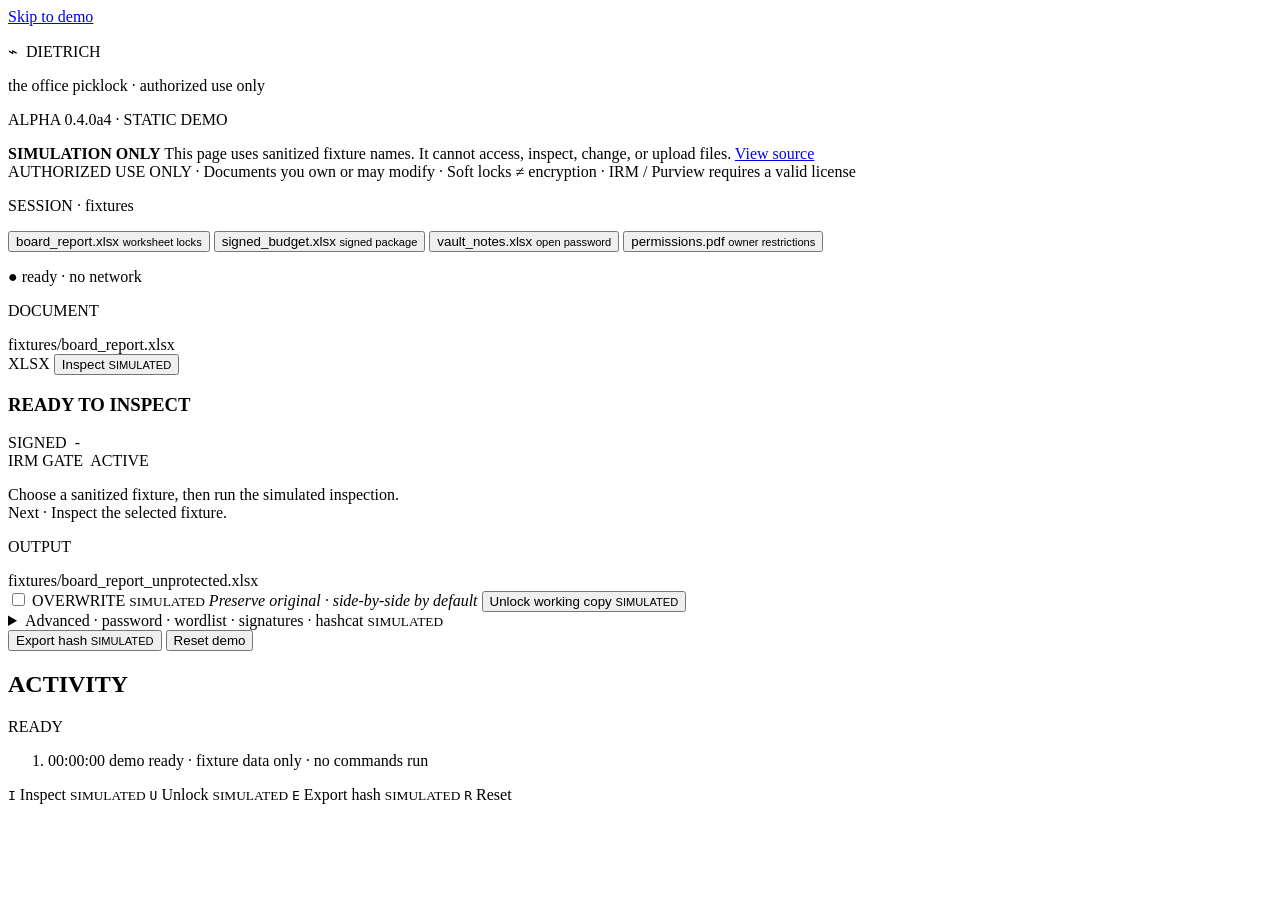
==== site/index.html @ 982a3c35 "Add static GitHub Pages demo" ====
<!doctype html>
<html lang="en">
  <head>
    <meta charset="utf-8">
    <meta name="viewport" content="width=device-width, initial-scale=1">
    <meta name="description" content="Static, non-operational demonstration of the Dietrich terminal interface.">
    <meta name="theme-color" content="#12161c">
    <title>Dietrich · static interface demo</title>
    <link rel="stylesheet" href="styles.css">
    <script src="script.js" defer></script>
  </head>
  <body>
    <a class="skip-link" href="#workbench">Skip to demo</a>
    <header class="brand-row">
      <div>
        <p class="brand-name">⌁&nbsp; DIETRICH</p>
        <p class="brand-subtitle">the office picklock · authorized use only</p>
      </div>
      <p class="brand-meta">ALPHA 0.4.0a4 · STATIC DEMO</p>
    </header>

    <aside class="demo-notice" aria-label="Simulation notice">
      <strong>SIMULATION ONLY</strong>
      <span>This page uses sanitized fixture names. It cannot access, inspect, change, or upload files.</span>
      <a href="https://github.com/sebastianspicker/dietrich">View source</a>
    </aside>

    <div class="authorized-plaque">
      AUTHORIZED USE ONLY · Documents you own or may modify · Soft locks ≠ encryption · IRM / Purview requires a valid license
    </div>

    <main class="workbench" id="workbench">
      <nav class="session-rail" aria-label="Sanitized demo fixtures">
        <p class="rail-heading">SESSION · fixtures</p>
        <div class="fixture-list" role="list">
          <button class="fixture is-selected" type="button" data-fixture="soft" aria-pressed="true">
            <span>board_report.xlsx</span>
            <small>worksheet locks</small>
          </button>
          <button class="fixture" type="button" data-fixture="signed" aria-pressed="false">
            <span>signed_budget.xlsx</span>
            <small>signed package</small>
          </button>
          <button class="fixture" type="button" data-fixture="encrypted" aria-pressed="false">
            <span>vault_notes.xlsx</span>
            <small>open password</small>
          </button>
          <button class="fixture" type="button" data-fixture="pdf" aria-pressed="false">
            <span>permissions.pdf</span>
            <small>owner restrictions</small>
          </button>
        </div>
        <p class="rail-foot"><span aria-hidden="true">●</span> ready · no network</p>
      </nav>

      <section class="main-column" aria-label="Dietrich click-through simulation">
        <p class="section-label">DOCUMENT</p>
        <div class="path-row">
          <div class="path-display" id="input-path">fixtures/board_report.xlsx</div>
          <span class="file-kind" id="file-kind">XLSX</span>
          <button class="action inspect-action" type="button" id="inspect">Inspect <small>SIMULATED</small></button>
        </div>

        <section class="dossier state-info" id="dossier" aria-live="polite" aria-atomic="true">
          <div class="dossier-header">
            <h1 id="dossier-heading">READY TO INSPECT</h1>
            <p id="dossier-meta">SIGNED&nbsp; -<br>IRM GATE&nbsp; ACTIVE</p>
          </div>
          <p id="dossier-body">Choose a sanitized fixture, then run the simulated inspection.<br>Next · Inspect the selected fixture.</p>
        </section>

        <p class="section-label">OUTPUT</p>
        <div class="output-row">
          <div class="path-display" id="output-path">fixtures/board_report_unprotected.xlsx</div>
          <label class="overwrite-control">
            <input type="checkbox" id="overwrite">
            <span>OVERWRITE <small>SIMULATED</small></span>
            <em>Preserve original · side-by-side by default</em>
          </label>
          <button class="action unlock-action" type="button" id="unlock">Unlock working copy <small>SIMULATED</small></button>
        </div>

        <div class="utility-row">
          <details class="advanced">
            <summary>Advanced · password · wordlist · signatures · hashcat <small>SIMULATED</small></summary>
            <div class="advanced-fields">
              <label>Password <input type="password" value="demo-only" aria-label="Simulated password"></label>
              <label><input type="checkbox" id="strip-signatures"> Strip signatures</label>
              <label><input type="checkbox"> Soft-only</label>
              <label><input type="checkbox"> Unlock VBA</label>
              <p>No values leave this page or invoke Dietrich.</p>
            </div>
          </details>
          <button class="action secondary-action" type="button" id="export">Export hash <small>SIMULATED</small></button>
          <button class="action secondary-action" type="button" id="reset">Reset demo</button>
        </div>

        <section class="activity-panel" aria-labelledby="activity-heading">
          <div class="activity-header">
            <h2 class="section-label" id="activity-heading">ACTIVITY</h2>
            <span id="session-state">READY</span>
          </div>
          <ol class="activity-log" id="activity-log" aria-live="polite">
            <li><time>00:00:00</time> demo ready · fixture data only · no commands run</li>
          </ol>
        </section>
      </section>
    </main>

    <footer class="key-footer" aria-label="Demo shortcuts">
      <span><kbd>I</kbd> Inspect <small>SIMULATED</small></span>
      <span><kbd>U</kbd> Unlock <small>SIMULATED</small></span>
      <span><kbd>E</kbd> Export hash <small>SIMULATED</small></span>
      <span><kbd>R</kbd> Reset</span>
    </footer>
  </body>
</html>
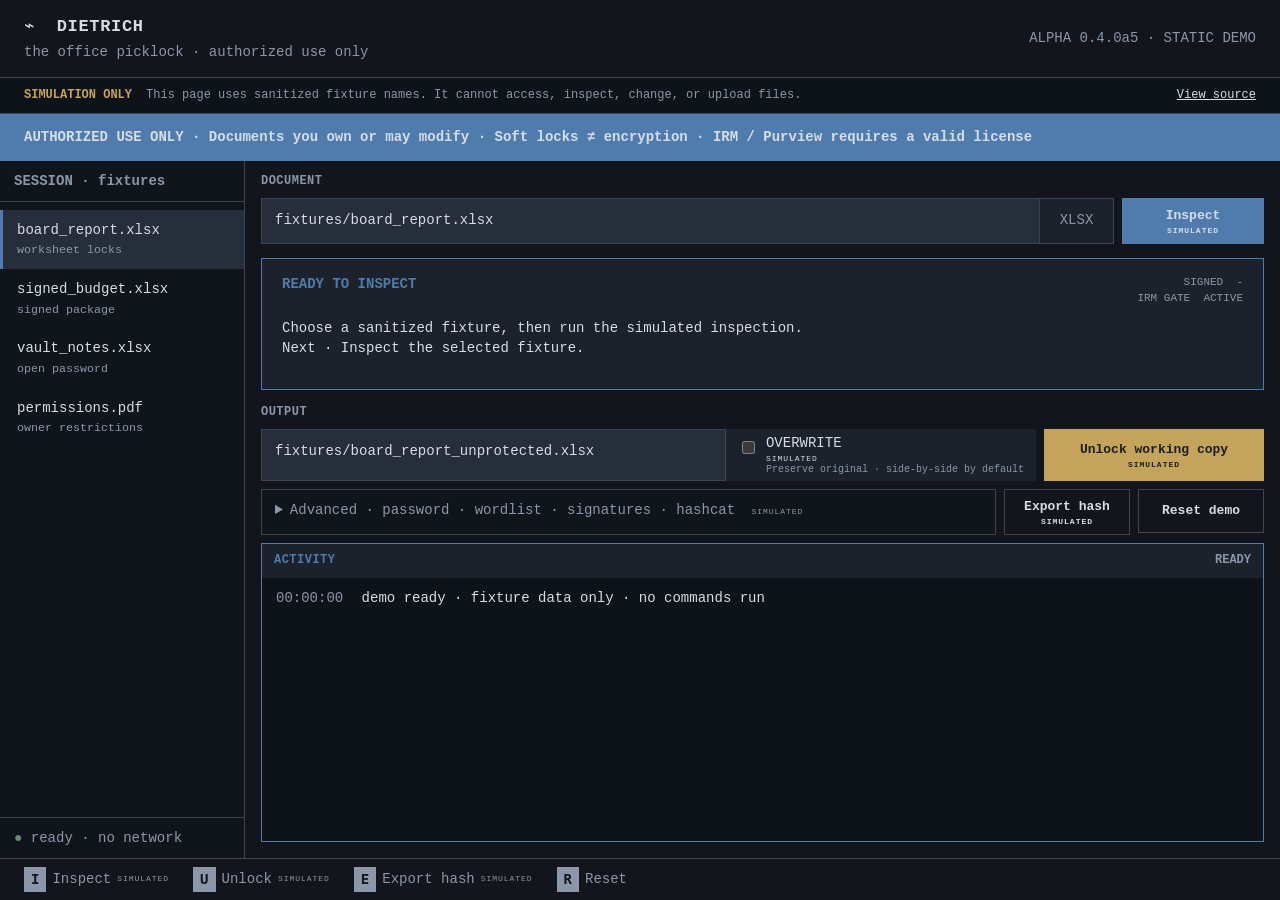
==== commit cc632920: "docs(architecture): document the application and safety boundaries" ====
--- a/site/index.html
+++ b/site/index.html
@@ -16,7 +16,7 @@
         <p class="brand-name">⌁&nbsp; DIETRICH</p>
         <p class="brand-subtitle">the office picklock · authorized use only</p>
       </div>
-      <p class="brand-meta">ALPHA 0.4.0a4 · STATIC DEMO</p>
+      <p class="brand-meta">ALPHA 0.4.0a5 · STATIC DEMO</p>
     </header>
 
     <aside class="demo-notice" aria-label="Simulation notice">
--- a/site/styles.css
+++ b/site/styles.css
@@ -0,0 +1,279 @@
+:root {
+  color-scheme: dark;
+  --night-slate: #12161c;
+  --bench-iron: #1b222c;
+  --drawer: #252e3a;
+  --cold-seam: #3a4656;
+  --paper-gray: #d7dde6;
+  --filing: #8b97a8;
+  --brass: #c4a35a;
+  --stamp: #4f7cac;
+  --oil: #5f8f6b;
+  --amber: #c9893a;
+  --seal: #b54a4a;
+  --deep: #0e1319;
+  font-family: "Fira Code", "SFMono-Regular", Consolas, "Liberation Mono", monospace;
+}
+
+* { box-sizing: border-box; }
+
+body {
+  min-width: 320px;
+  min-height: 100vh;
+  margin: 0;
+  display: grid;
+  grid-template-rows: auto auto auto 1fr auto;
+  background: var(--night-slate);
+  color: var(--paper-gray);
+  font-size: 14px;
+  line-height: 1.45;
+}
+
+button, input, summary { font: inherit; }
+button { color: inherit; }
+a { color: var(--paper-gray); }
+
+.brand-row > *,
+.demo-notice > *,
+.workbench > *,
+.path-row > *,
+.output-row > *,
+.utility-row > *,
+.key-footer > *,
+.authorized-plaque,
+.activity-log li {
+  min-width: 0;
+  overflow-wrap: anywhere;
+}
+
+.skip-link {
+  position: fixed;
+  top: 0;
+  left: 1rem;
+  z-index: 10;
+  padding: .6rem .9rem;
+  transform: translateY(-120%);
+  background: var(--brass);
+  color: #1a1f27;
+}
+.skip-link:focus { transform: translateY(0); }
+
+.brand-row {
+  min-height: 78px;
+  padding: 14px 24px;
+  display: flex;
+  align-items: center;
+  justify-content: space-between;
+  gap: 24px;
+  border-bottom: 1px solid var(--cold-seam);
+}
+.brand-row p { margin: 0; }
+.brand-name { font-size: 17px; font-weight: 700; letter-spacing: .04em; }
+.brand-subtitle, .brand-meta { color: var(--filing); }
+.brand-subtitle { margin-top: 3px !important; }
+.brand-meta { text-align: right; }
+
+.demo-notice {
+  padding: 9px 24px;
+  display: flex;
+  align-items: center;
+  gap: 14px;
+  background: var(--deep);
+  border-bottom: 1px solid var(--cold-seam);
+  color: var(--filing);
+  font-size: 12px;
+}
+.demo-notice strong { color: var(--brass); }
+.demo-notice span { min-width: 0; overflow-wrap: anywhere; }
+.demo-notice a { margin-left: auto; }
+
+.authorized-plaque {
+  padding: 13px 24px;
+  background: var(--stamp);
+  color: var(--paper-gray);
+  font-weight: 700;
+}
+
+.workbench {
+  min-height: 0;
+  display: grid;
+  grid-template-columns: 245px minmax(0, 1fr);
+}
+
+.session-rail {
+  min-height: 0;
+  display: grid;
+  grid-template-rows: auto 1fr auto;
+  background: #10151c;
+  border-right: 1px solid var(--cold-seam);
+}
+.rail-heading, .rail-foot { margin: 0; padding: 10px 14px; color: var(--filing); }
+.rail-heading { font-weight: 700; border-bottom: 1px solid var(--cold-seam); }
+.rail-foot { border-top: 1px solid var(--cold-seam); }
+.rail-foot span { color: var(--oil); }
+.fixture-list { padding: 8px 0; }
+.fixture {
+  min-width: 0;
+  width: 100%;
+  padding: 10px 14px;
+  display: block;
+  border: 0;
+  border-left: 3px solid transparent;
+  background: transparent;
+  text-align: left;
+  cursor: pointer;
+}
+.fixture span, .fixture small { display: block; overflow: hidden; text-overflow: ellipsis; }
+.fixture small { margin-top: 2px; color: var(--filing); }
+.fixture:hover { background: var(--bench-iron); }
+.fixture.is-selected { border-left-color: var(--stamp); background: var(--drawer); }
+
+.main-column {
+  min-width: 0;
+  padding: 12px 16px 16px;
+  display: flex;
+  flex-direction: column;
+  gap: 8px;
+}
+.section-label { margin: 0; color: var(--filing); font-size: 12px; font-weight: 700; letter-spacing: .04em; }
+
+.path-row, .output-row { display: grid; grid-template-columns: minmax(0, 1fr) auto auto; align-items: stretch; gap: 0; }
+.path-display {
+  min-width: 0;
+  min-height: 44px;
+  padding: 11px 13px;
+  overflow: hidden;
+  border: 1px solid var(--cold-seam);
+  background: var(--drawer);
+  color: var(--paper-gray);
+  text-overflow: ellipsis;
+  white-space: nowrap;
+}
+.file-kind {
+  min-width: 74px;
+  padding: 11px 13px;
+  border-block: 1px solid var(--cold-seam);
+  border-right: 1px solid var(--cold-seam);
+  background: var(--bench-iron);
+  color: var(--filing);
+  text-align: center;
+}
+.action {
+  min-height: 44px;
+  margin-left: 8px;
+  padding: 8px 14px;
+  border: 1px solid var(--cold-seam);
+  background: var(--night-slate);
+  cursor: pointer;
+  font-size: 13px;
+  font-weight: 700;
+}
+.action small, summary small, .overwrite-control small, .key-footer small {
+  display: block;
+  margin-top: 1px;
+  font-size: 8px;
+  line-height: 1;
+  letter-spacing: .12em;
+}
+.inspect-action { min-width: 142px; border-color: var(--stamp); background: var(--stamp); }
+.unlock-action { min-width: 220px; border-color: var(--brass); background: var(--brass); color: #1a1f27; }
+.action:hover { filter: brightness(1.12); }
+
+button:focus-visible, input:focus-visible, summary:focus-visible, a:focus-visible {
+  outline: 2px solid var(--brass);
+  outline-offset: 2px;
+}
+
+.dossier {
+  min-height: 132px;
+  margin: 6px 0;
+  padding: 16px 20px;
+  border: 1px solid var(--stamp);
+  background: var(--bench-iron);
+}
+.dossier-header { display: flex; justify-content: space-between; gap: 20px; }
+.dossier h1 { margin: 0; color: var(--stamp); font-size: 14px; line-height: 1.4; }
+.dossier p { margin: 11px 0 0; }
+.dossier #dossier-meta { margin: 0; color: var(--filing); font-size: 11px; text-align: right; }
+.dossier.state-ok { border-color: var(--brass); }
+.dossier.state-ok h1 { color: var(--brass); }
+.dossier.state-warning { border-color: var(--amber); }
+.dossier.state-warning h1 { color: var(--amber); }
+.dossier.state-error { border-color: var(--seal); }
+.dossier.state-error h1 { color: var(--seal); }
+
+.overwrite-control {
+  min-width: 285px;
+  padding: 4px 12px;
+  display: grid;
+  grid-template-columns: auto 1fr;
+  align-items: center;
+  gap: 0 8px;
+  background: var(--bench-iron);
+  cursor: pointer;
+}
+.overwrite-control input { accent-color: var(--brass); }
+.overwrite-control em { grid-column: 2; color: var(--filing); font-size: 10px; font-style: normal; }
+
+.utility-row { display: grid; grid-template-columns: minmax(260px, 1fr) auto auto; align-items: start; gap: 8px; }
+.advanced { border: 1px solid var(--cold-seam); background: #10151c; }
+.advanced summary { min-height: 44px; padding: 10px 13px; color: var(--filing); cursor: pointer; }
+.advanced summary small { display: inline; margin-left: 8px; }
+.advanced-fields { padding: 12px; display: grid; gap: 9px; border-top: 1px solid var(--cold-seam); background: var(--bench-iron); }
+.advanced-fields label { display: flex; align-items: center; gap: 8px; }
+.advanced-fields input[type="password"] { flex: 1; padding: 5px 8px; border: 1px solid var(--cold-seam); background: var(--drawer); color: var(--paper-gray); }
+.advanced-fields p { margin: 3px 0 0; color: var(--filing); font-size: 11px; }
+.secondary-action { margin: 0; min-width: 126px; }
+
+.activity-panel { min-height: 150px; flex: 1; border: 1px solid var(--stamp); background: var(--deep); }
+.activity-header { padding: 8px 12px; display: flex; justify-content: space-between; background: var(--bench-iron); }
+.activity-header .section-label { color: var(--stamp); }
+#session-state { color: var(--filing); font-size: 12px; font-weight: 700; }
+.activity-log { margin: 0; padding: 10px 14px; list-style: none; }
+.activity-log li { margin: 0 0 5px; }
+.activity-log time { margin-right: 10px; color: var(--filing); }
+
+.key-footer { min-height: 42px; padding: 8px 24px; display: flex; align-items: center; gap: 24px; border-top: 1px solid var(--cold-seam); color: var(--filing); }
+.key-footer span { display: flex; align-items: center; gap: 6px; }
+.key-footer small { display: inline; margin: 0; }
+kbd { padding: 2px 7px; border: 0; background: var(--filing); color: var(--night-slate); font-weight: 700; }
+
+@media (max-width: 980px) {
+  .workbench { grid-template-columns: 1fr; }
+  .session-rail { display: block; border-right: 0; border-bottom: 1px solid var(--cold-seam); }
+  .fixture-list { display: grid; grid-template-columns: repeat(4, minmax(0, 1fr)); padding: 0; }
+  .fixture { min-height: 62px; border-left: 0; border-bottom: 3px solid transparent; }
+  .fixture.is-selected { border-bottom-color: var(--stamp); }
+  .rail-foot { display: none; }
+  .path-row, .output-row { grid-template-columns: minmax(0, 1fr) auto; }
+  .path-row .action, .output-row .action { grid-column: 1 / -1; margin: 8px 0 0; }
+  .overwrite-control { min-width: 0; }
+}
+
+@media (max-width: 650px) {
+  body { font-size: 12px; }
+  .brand-row { min-height: 64px; padding: 10px 14px; }
+  .brand-meta, .brand-subtitle { display: none; }
+  .demo-notice { padding: 9px 14px; align-items: flex-start; flex-wrap: wrap; }
+  .demo-notice span { flex: 1 1 100%; }
+  .demo-notice a { margin-left: 0; }
+  .authorized-plaque { padding: 10px 14px; font-size: 10px; }
+  .fixture-list { grid-template-columns: repeat(2, minmax(0, 1fr)); }
+  .main-column { padding: 10px; }
+  .file-kind { min-width: 58px; }
+  .dossier { min-height: 150px; padding: 13px; }
+  .dossier-header { display: block; }
+  .dossier #dossier-meta { margin-top: 8px; text-align: left; }
+  .output-row { grid-template-columns: 1fr; }
+  .overwrite-control { margin-top: 8px; min-height: 48px; }
+  .utility-row { grid-template-columns: 1fr 1fr; }
+  .advanced { grid-column: 1 / -1; }
+  .secondary-action { min-width: 0; }
+  .key-footer { padding: 8px 10px; justify-content: space-between; gap: 8px; }
+  .key-footer { flex-wrap: wrap; }
+  .key-footer small { display: none; }
+}
+
+@media (prefers-reduced-motion: no-preference) {
+  .fixture, .action { transition: background-color 120ms ease, filter 120ms ease; }
+}
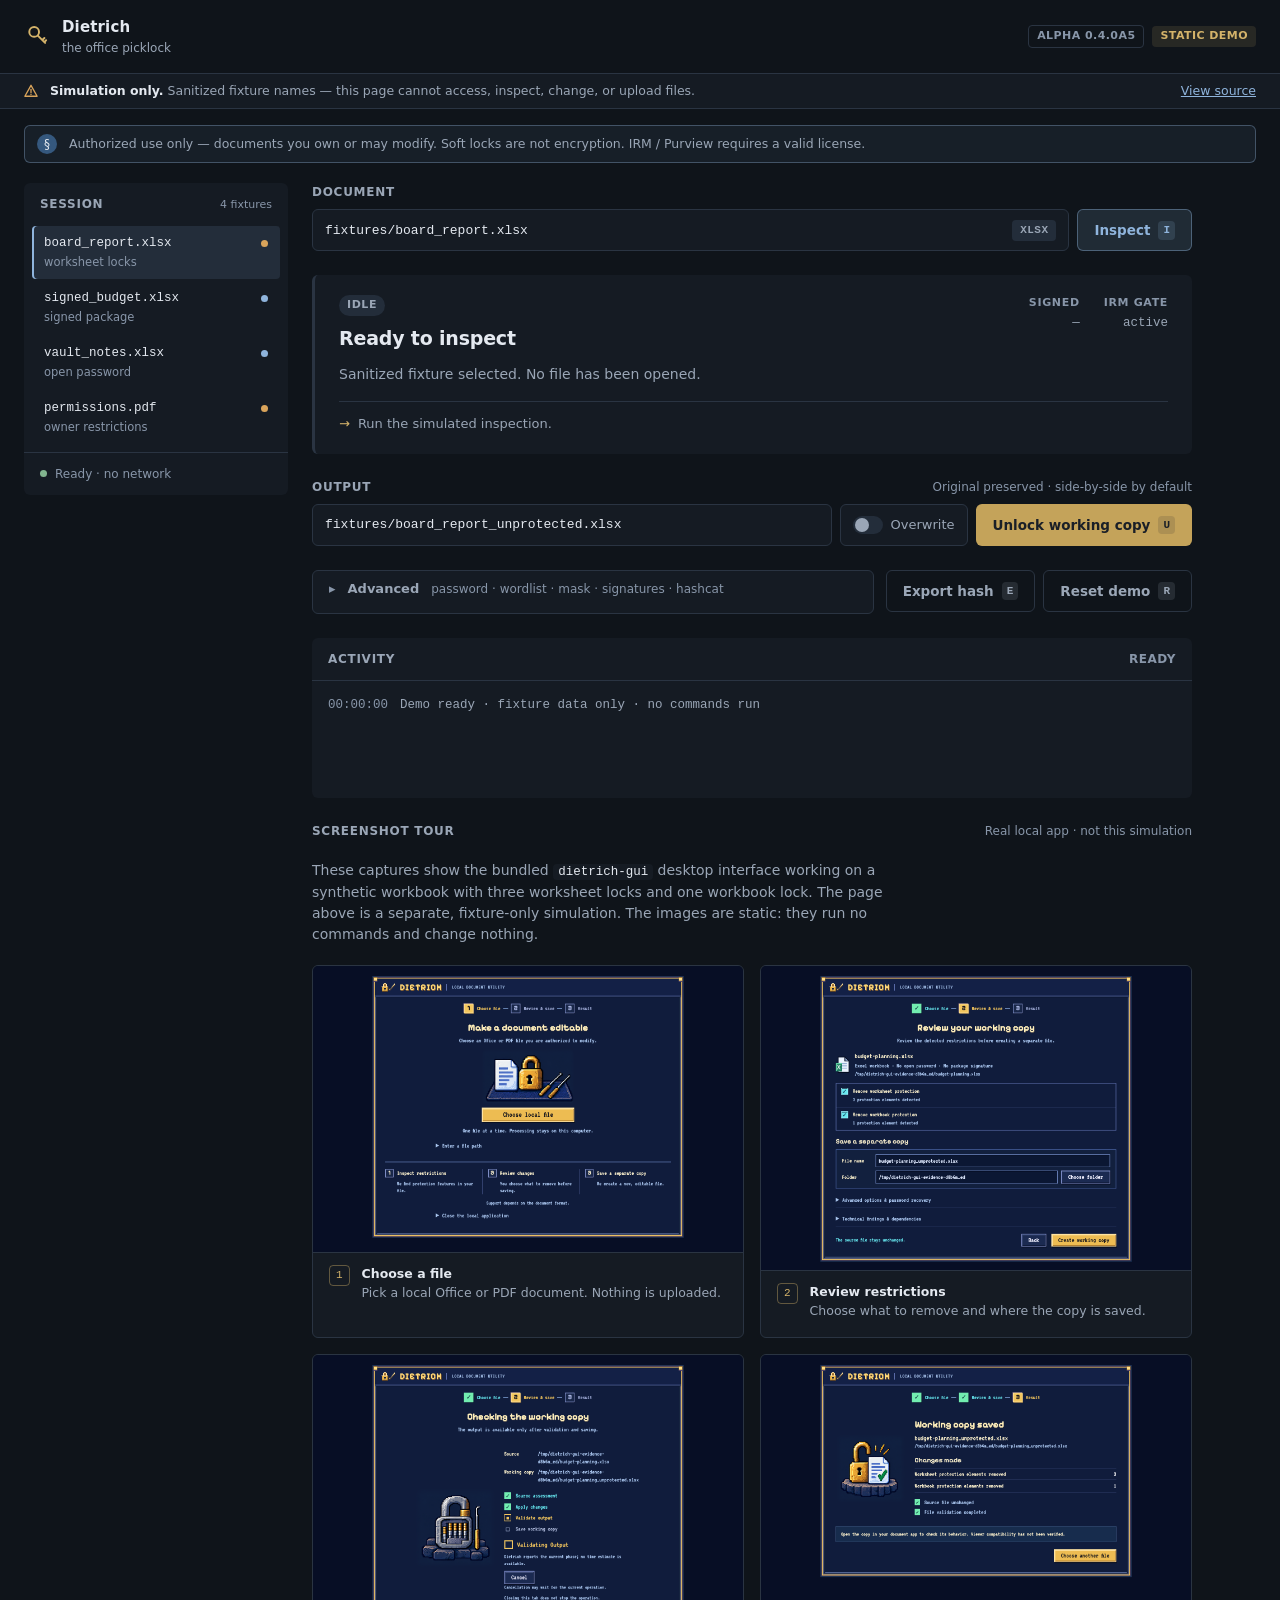
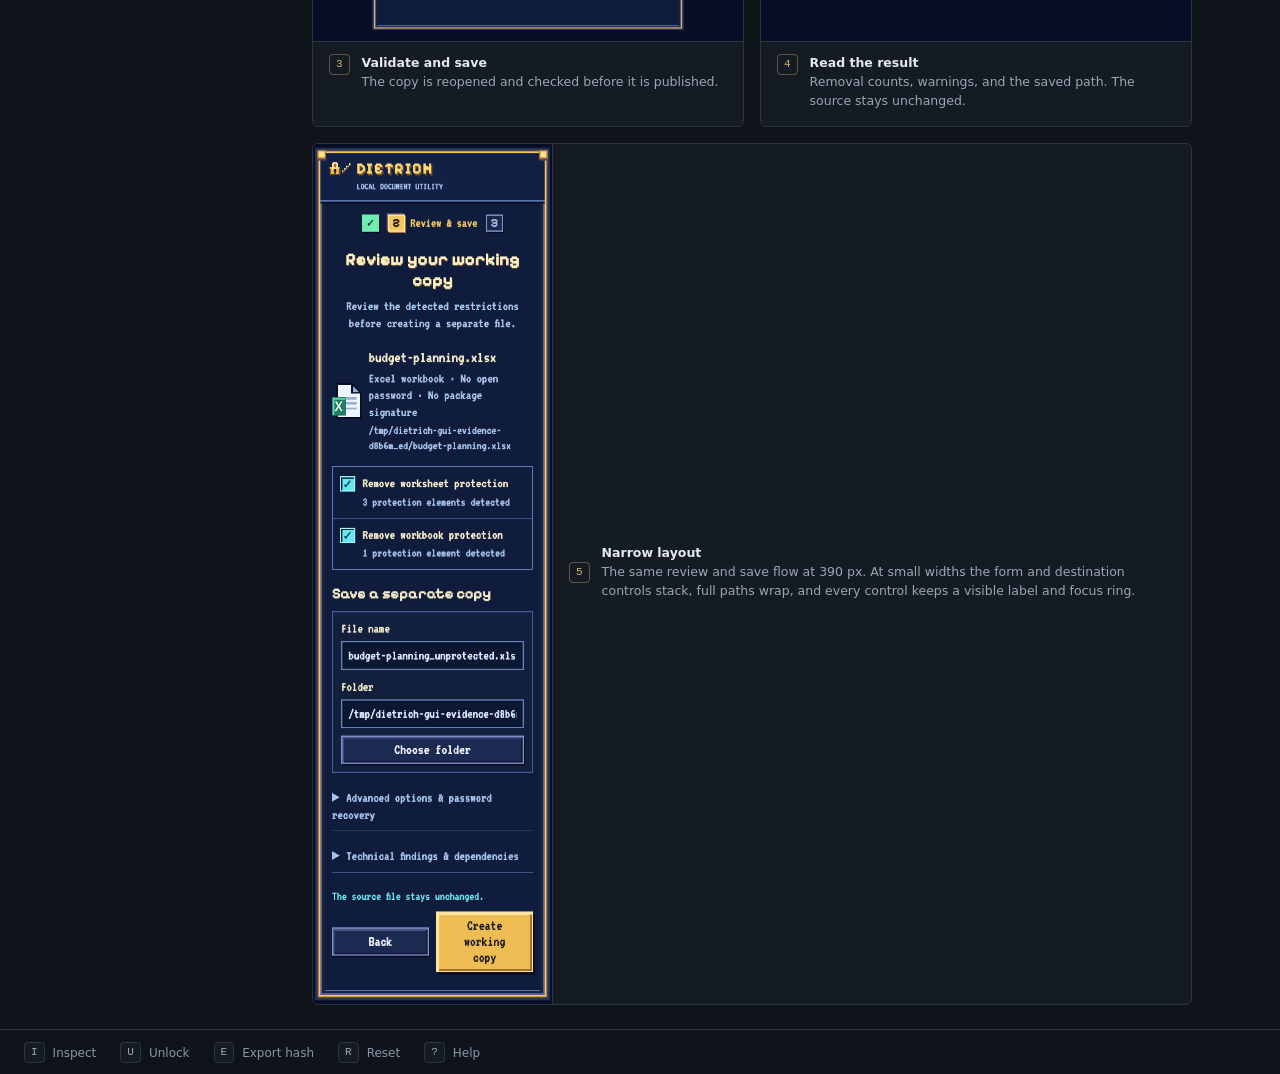
==== commit 8042d292: "Complete the local GUI and document workflow Adds the authenticated local graphical workbench with c" ====
--- a/site/index.html
+++ b/site/index.html
@@ -3,115 +3,283 @@
   <head>
     <meta charset="utf-8">
     <meta name="viewport" content="width=device-width, initial-scale=1">
-    <meta name="description" content="Static, non-operational demonstration of the Dietrich terminal interface.">
-    <meta name="theme-color" content="#12161c">
-    <title>Dietrich · static interface demo</title>
+    <meta name="description" content="Static, fixture-only Instrument Workbench demonstration of the Dietrich terminal interface.">
+    <meta name="theme-color" content="#0f141a">
+    <title>Dietrich · Instrument Workbench demo</title>
     <link rel="stylesheet" href="styles.css">
     <script src="script.js" defer></script>
   </head>
   <body>
     <a class="skip-link" href="#workbench">Skip to demo</a>
-    <header class="brand-row">
-      <div>
-        <p class="brand-name">⌁&nbsp; DIETRICH</p>
-        <p class="brand-subtitle">the office picklock · authorized use only</p>
+
+    <header class="topbar">
+      <div class="brand">
+        <svg class="brand-mark" viewBox="0 0 32 32" aria-hidden="true">
+          <circle cx="12.5" cy="11" r="6" fill="none" stroke="currentColor" stroke-width="2.4"/>
+          <path d="M17 15.5 L26 24.5 M22.5 21 l2.6 -2.6 M25 23.5 l2.2 -2.2" fill="none" stroke="currentColor" stroke-width="2.4" stroke-linecap="round"/>
+        </svg>
+        <div class="brand-text">
+          <span class="brand-name">Dietrich</span>
+          <span class="brand-tagline">the office picklock</span>
+        </div>
       </div>
-      <p class="brand-meta">ALPHA 0.4.0a5 · STATIC DEMO</p>
+      <div class="topbar-meta">
+        <span class="chip chip--quiet">ALPHA 0.4.0a5</span>
+        <span class="chip chip--demo">Static demo</span>
+      </div>
     </header>
 
-    <aside class="demo-notice" aria-label="Simulation notice">
-      <strong>SIMULATION ONLY</strong>
-      <span>This page uses sanitized fixture names. It cannot access, inspect, change, or upload files.</span>
-      <a href="https://github.com/sebastianspicker/dietrich">View source</a>
-    </aside>
-
-    <div class="authorized-plaque">
-      AUTHORIZED USE ONLY · Documents you own or may modify · Soft locks ≠ encryption · IRM / Purview requires a valid license
+    <div class="notice" role="note" aria-label="Simulation notice">
+      <svg class="notice-icon" viewBox="0 0 16 16" aria-hidden="true">
+        <path d="M8 1.5 15 14 H1 Z" fill="none" stroke="currentColor" stroke-width="1.5" stroke-linejoin="round"/>
+        <path d="M8 6.2v3.4" stroke="currentColor" stroke-width="1.5" stroke-linecap="round"/>
+        <circle cx="8" cy="11.8" r="0.9" fill="currentColor"/>
+      </svg>
+      <p><strong>Simulation only.</strong> Sanitized fixture names — this page cannot access, inspect, change, or upload files.</p>
+      <a class="notice-link" href="https://github.com/sebastianspicker/dietrich">View source</a>
     </div>
 
+    <div class="plaque" role="note" aria-label="Authorized use">
+      <span class="plaque-seal" aria-hidden="true">§</span>
+      <p>Authorized use only — documents you own or may modify. Soft locks are not encryption. IRM&nbsp;/&nbsp;Purview requires a valid license.</p>
+    </div>
+
     <main class="workbench" id="workbench">
-      <nav class="session-rail" aria-label="Sanitized demo fixtures">
-        <p class="rail-heading">SESSION · fixtures</p>
-        <div class="fixture-list" role="list">
-          <button class="fixture is-selected" type="button" data-fixture="soft" aria-pressed="true">
-            <span>board_report.xlsx</span>
-            <small>worksheet locks</small>
-          </button>
-          <button class="fixture" type="button" data-fixture="signed" aria-pressed="false">
-            <span>signed_budget.xlsx</span>
-            <small>signed package</small>
-          </button>
-          <button class="fixture" type="button" data-fixture="encrypted" aria-pressed="false">
-            <span>vault_notes.xlsx</span>
-            <small>open password</small>
-          </button>
-          <button class="fixture" type="button" data-fixture="pdf" aria-pressed="false">
-            <span>permissions.pdf</span>
-            <small>owner restrictions</small>
-          </button>
-        </div>
-        <p class="rail-foot"><span aria-hidden="true">●</span> ready · no network</p>
+      <nav class="rail" aria-label="Sanitized demo fixtures">
+        <div class="rail-head">
+          <h2 class="rail-title">Session</h2>
+          <span class="rail-count" id="rail-count">4 fixtures</span>
+        </div>
+        <div class="fixture-list" role="group" aria-label="Fixtures" id="fixture-list"></div>
+        <div class="rail-foot">
+          <span class="dot dot--ok" aria-hidden="true"></span>
+          <span id="rail-status">Ready · no network</span>
+        </div>
       </nav>
 
-      <section class="main-column" aria-label="Dietrich click-through simulation">
-        <p class="section-label">DOCUMENT</p>
-        <div class="path-row">
-          <div class="path-display" id="input-path">fixtures/board_report.xlsx</div>
-          <span class="file-kind" id="file-kind">XLSX</span>
-          <button class="action inspect-action" type="button" id="inspect">Inspect <small>SIMULATED</small></button>
-        </div>
-
-        <section class="dossier state-info" id="dossier" aria-live="polite" aria-atomic="true">
-          <div class="dossier-header">
-            <h1 id="dossier-heading">READY TO INSPECT</h1>
-            <p id="dossier-meta">SIGNED&nbsp; -<br>IRM GATE&nbsp; ACTIVE</p>
-          </div>
-          <p id="dossier-body">Choose a sanitized fixture, then run the simulated inspection.<br>Next · Inspect the selected fixture.</p>
-        </section>
-
-        <p class="section-label">OUTPUT</p>
-        <div class="output-row">
-          <div class="path-display" id="output-path">fixtures/board_report_unprotected.xlsx</div>
-          <label class="overwrite-control">
-            <input type="checkbox" id="overwrite">
-            <span>OVERWRITE <small>SIMULATED</small></span>
-            <em>Preserve original · side-by-side by default</em>
-          </label>
-          <button class="action unlock-action" type="button" id="unlock">Unlock working copy <small>SIMULATED</small></button>
-        </div>
-
-        <div class="utility-row">
-          <details class="advanced">
-            <summary>Advanced · password · wordlist · signatures · hashcat <small>SIMULATED</small></summary>
-            <div class="advanced-fields">
-              <label>Password <input type="password" value="demo-only" aria-label="Simulated password"></label>
-              <label><input type="checkbox" id="strip-signatures"> Strip signatures</label>
-              <label><input type="checkbox"> Soft-only</label>
-              <label><input type="checkbox"> Unlock VBA</label>
-              <p>No values leave this page or invoke Dietrich.</p>
+      <section class="bench" aria-label="Dietrich click-through simulation">
+
+        <section class="block" aria-labelledby="doc-label">
+          <div class="block-head">
+            <h2 class="block-label" id="doc-label">Document</h2>
+          </div>
+          <div class="intake">
+            <div class="path-field">
+              <span class="path-value" id="input-path">fixtures/board_report.xlsx</span>
+              <span class="chip chip--format" id="file-kind">XLSX</span>
+            </div>
+            <button class="btn btn--signal" type="button" id="inspect">
+              Inspect
+              <kbd>I</kbd>
+            </button>
+          </div>
+        </section>
+
+        <section class="dossier" id="dossier" aria-live="polite" aria-atomic="true" data-state="idle">
+          <div class="dossier-head">
+            <div class="dossier-titles">
+              <span class="status-pill" id="status-pill">Idle</span>
+              <h1 class="dossier-heading" id="dossier-heading">Ready to inspect</h1>
+            </div>
+            <dl class="dossier-meta">
+              <div><dt>Signed</dt><dd id="meta-signed">—</dd></div>
+              <div><dt>IRM gate</dt><dd id="meta-irm">active</dd></div>
+            </dl>
+          </div>
+          <p class="dossier-lede" id="dossier-lede">Choose a sanitized fixture, then run the simulated inspection.</p>
+          <dl class="findings" id="findings" hidden></dl>
+          <p class="next-step" id="next-step">
+            <span class="next-step-marker" aria-hidden="true">→</span>
+            <span id="next-step-text">Inspect the selected fixture.</span>
+          </p>
+        </section>
+
+        <section class="block" aria-labelledby="out-label">
+          <div class="block-head">
+            <h2 class="block-label" id="out-label">Output</h2>
+            <span class="block-hint">Original preserved · side-by-side by default</span>
+          </div>
+          <div class="intake">
+            <div class="path-field path-field--output">
+              <span class="path-value" id="output-path">fixtures/board_report_unprotected.xlsx</span>
+            </div>
+            <label class="switch">
+              <input type="checkbox" id="overwrite">
+              <span class="switch-track" aria-hidden="true"></span>
+              <span class="switch-label">Overwrite</span>
+            </label>
+            <button class="btn btn--primary" type="button" id="unlock">
+              Unlock working copy
+              <kbd>U</kbd>
+            </button>
+          </div>
+        </section>
+
+        <div class="utility">
+          <details class="advanced" id="advanced">
+            <summary>
+              <span>Advanced</span>
+              <span class="advanced-hint">password · wordlist · mask · signatures · hashcat</span>
+            </summary>
+            <div class="advanced-grid">
+              <label class="field">
+                <span class="field-label">Password</span>
+                <input class="field-input" type="password" value="demo-only" aria-label="Simulated password">
+              </label>
+              <label class="field">
+                <span class="field-label">Wordlist</span>
+                <input class="field-input" type="text" placeholder="passwords.txt" aria-label="Simulated wordlist path">
+              </label>
+              <label class="field">
+                <span class="field-label">Mask</span>
+                <input class="field-input" type="text" placeholder="Office-?d?d?d?d" aria-label="Simulated mask">
+              </label>
+              <fieldset class="flags">
+                <legend class="field-label">Flags</legend>
+                <label class="check"><input type="checkbox" id="strip-signatures"><span>Strip signatures</span></label>
+                <label class="check"><input type="checkbox"><span>Soft-only</span></label>
+                <label class="check"><input type="checkbox"><span>Unlock VBA</span></label>
+                <label class="check"><input type="checkbox"><span>Use hashcat</span></label>
+              </fieldset>
+              <p class="advanced-note">No values leave this page or invoke Dietrich.</p>
             </div>
           </details>
-          <button class="action secondary-action" type="button" id="export">Export hash <small>SIMULATED</small></button>
-          <button class="action secondary-action" type="button" id="reset">Reset demo</button>
-        </div>
-
-        <section class="activity-panel" aria-labelledby="activity-heading">
-          <div class="activity-header">
-            <h2 class="section-label" id="activity-heading">ACTIVITY</h2>
-            <span id="session-state">READY</span>
-          </div>
-          <ol class="activity-log" id="activity-log" aria-live="polite">
-            <li><time>00:00:00</time> demo ready · fixture data only · no commands run</li>
+          <div class="utility-actions">
+            <button class="btn btn--ghost" type="button" id="export">Export hash <kbd>E</kbd></button>
+            <button class="btn btn--ghost" type="button" id="reset">Reset demo <kbd>R</kbd></button>
+          </div>
+        </div>
+
+        <section class="activity" aria-labelledby="activity-heading">
+          <div class="activity-head">
+            <h2 class="block-label" id="activity-heading">Activity</h2>
+            <span class="session-state" id="session-state">Ready</span>
+          </div>
+          <ol class="log" id="activity-log" aria-live="polite">
+            <li class="log-entry log-entry--muted"><time>00:00:00</time><span>Demo ready · fixture data only · no commands run</span></li>
           </ol>
         </section>
+
+        <section class="tour" aria-labelledby="tour-heading">
+          <div class="block-head">
+            <h2 class="block-label" id="tour-heading">Screenshot tour</h2>
+            <span class="block-hint">Real local app · not this simulation</span>
+          </div>
+          <p class="tour-lede">
+            These captures show the bundled <code>dietrich-gui</code> desktop interface working on a
+            synthetic workbook with three worksheet locks and one workbook lock. The page above is a
+            separate, fixture-only simulation. The images are static: they run no commands and change
+            nothing.
+          </p>
+          <ol class="tour-grid">
+            <li class="tour-step">
+              <figure class="tour-shot">
+                <img
+                  src="screenshots/01-choose.png"
+                  width="1536"
+                  height="1024"
+                  decoding="async"
+                  alt="Dietrich graphical interface, step 1, Make a document editable: pixel-art brass padlock and lockpicks beside a document, a Choose local file button, and an Enter a file path option, with a note that processing stays on this computer.">
+                <figcaption class="tour-caption">
+                  <span class="tour-index" aria-hidden="true">1</span>
+                  <span class="tour-text"><strong>Choose a file</strong>Pick a local Office or PDF document. Nothing is uploaded.</span>
+                </figcaption>
+              </figure>
+            </li>
+            <li class="tour-step">
+              <figure class="tour-shot">
+                <img
+                  src="screenshots/02-review.png"
+                  width="1536"
+                  height="1088"
+                  decoding="async"
+                  alt="Dietrich graphical interface, step 2, Review your working copy: budget-planning.xlsx with no open password or package signature, checkboxes for removing three worksheet and one workbook protection element, and an output file name and folder field.">
+                <figcaption class="tour-caption">
+                  <span class="tour-index" aria-hidden="true">2</span>
+                  <span class="tour-text"><strong>Review restrictions</strong>Choose what to remove and where the copy is saved.</span>
+                </figcaption>
+              </figure>
+            </li>
+            <li class="tour-step">
+              <figure class="tour-shot">
+                <img
+                  src="screenshots/03-processing.png"
+                  width="1536"
+                  height="1024"
+                  decoding="async"
+                  alt="Dietrich graphical interface, step 3, Checking the working copy: a checklist shows source assessment and apply changes complete, validate output in progress, and save working copy pending, with a Cancel button.">
+                <figcaption class="tour-caption">
+                  <span class="tour-index" aria-hidden="true">3</span>
+                  <span class="tour-text"><strong>Validate and save</strong>The copy is reopened and checked before it is published.</span>
+                </figcaption>
+              </figure>
+            </li>
+            <li class="tour-step">
+              <figure class="tour-shot">
+                <img
+                  src="screenshots/04-result.png"
+                  width="1536"
+                  height="1024"
+                  decoding="async"
+                  alt="Dietrich graphical interface, step 4, Working copy saved: budget-planning_unprotected.xlsx, with three worksheet and one workbook protection element removed, the source file unchanged, and file validation completed.">
+                <figcaption class="tour-caption">
+                  <span class="tour-index" aria-hidden="true">4</span>
+                  <span class="tour-text"><strong>Read the result</strong>Removal counts, warnings, and the saved path. The source stays unchanged.</span>
+                </figcaption>
+              </figure>
+            </li>
+            <li class="tour-step tour-step--wide">
+              <figure class="tour-shot">
+                <img
+                  src="screenshots/05-review-mobile.png"
+                  width="390"
+                  height="1403"
+                  decoding="async"
+                  alt="The same review screen at a narrow 390-pixel width, with the file summary, protection checkboxes, file name and folder fields, and the Back and Create working copy buttons stacked vertically.">
+                <figcaption class="tour-caption">
+                  <span class="tour-index" aria-hidden="true">5</span>
+                  <span class="tour-text">
+                    <strong>Narrow layout</strong>
+                    The same review and save flow at 390&nbsp;px. At small widths the form and
+                    destination controls stack, full paths wrap, and every control keeps a visible
+                    label and focus ring.
+                  </span>
+                </figcaption>
+              </figure>
+            </li>
+          </ol>
+        </section>
+
       </section>
     </main>
 
-    <footer class="key-footer" aria-label="Demo shortcuts">
-      <span><kbd>I</kbd> Inspect <small>SIMULATED</small></span>
-      <span><kbd>U</kbd> Unlock <small>SIMULATED</small></span>
-      <span><kbd>E</kbd> Export hash <small>SIMULATED</small></span>
-      <span><kbd>R</kbd> Reset</span>
+    <footer class="keybar" aria-label="Demo shortcuts">
+      <span class="key-hint"><kbd>I</kbd> Inspect</span>
+      <span class="key-hint"><kbd>U</kbd> Unlock</span>
+      <span class="key-hint"><kbd>E</kbd> Export hash</span>
+      <span class="key-hint"><kbd>R</kbd> Reset</span>
+      <span class="key-hint"><kbd>?</kbd> Help</span>
     </footer>
+
+    <dialog class="help" id="help" aria-labelledby="help-title">
+      <h2 id="help-title">About this demo</h2>
+      <p>
+        This is a static click-through of the Dietrich terminal interface. Every action is
+        simulated against sanitized fixtures — nothing is read, written, or sent anywhere.
+      </p>
+      <p>
+        The real application is a local CLI and Textual TUI for inspecting document
+        protection, removing soft locks, and recovering open passwords on documents you
+        are authorized to modify.
+      </p>
+      <ul>
+        <li><strong>Soft locks</strong> — editable flags; removed side-by-side, original untouched.</li>
+        <li><strong>Open passwords</strong> — verified explicitly or recovered with bounded, local methods.</li>
+        <li><strong>IRM / Purview</strong> — always fails closed; a valid license is required.</li>
+      </ul>
+      <form method="dialog">
+        <button class="btn btn--primary" type="submit">Close</button>
+      </form>
+    </dialog>
   </body>
 </html>
--- a/site/styles.css
+++ b/site/styles.css
@@ -1,18 +1,43 @@
+/* ────────────────────────────────────────────────────────────────
+   Dietrich · 2026 interface study ("Werkbank II")
+   Dark-first instrument surface. System fonts only — no webfonts,
+   no network. 4px spatial base. Hairlines only where structure
+   needs them; hierarchy carried by tone, weight, and spacing.
+   ──────────────────────────────────────────────────────────────── */
+
 :root {
   color-scheme: dark;
-  --night-slate: #12161c;
-  --bench-iron: #1b222c;
-  --drawer: #252e3a;
-  --cold-seam: #3a4656;
-  --paper-gray: #d7dde6;
-  --filing: #8b97a8;
-  --brass: #c4a35a;
-  --stamp: #4f7cac;
-  --oil: #5f8f6b;
-  --amber: #c9893a;
-  --seal: #b54a4a;
-  --deep: #0e1319;
-  font-family: "Fira Code", "SFMono-Regular", Consolas, "Liberation Mono", monospace;
+
+  /* surfaces — tonal steps, not borders */
+  --bg:        #0f141a;
+  --surface:   #151b23;
+  --raised:    #1c242f;
+  --overlay:   #232d3a;
+  --hairline:  #2a3442;
+
+  /* ink */
+  --ink:       #e4e9f0;
+  --ink-dim:   #9aa6b6;
+  --ink-faint: #8896a9;
+
+  /* roles */
+  --brass:        #d4b36a;  /* action / primary (text-safe) */
+  --brass-fill:   #c4a35a;
+  --brass-ink:    #1a1f27;
+  --signal:       #8fb4dc;  /* inspect / info (text-safe) */
+  --signal-fill:  #35587e;
+  --ok:           #82b58f;
+  --warn:         #d9a45b;
+  --error:        #d37c6e;
+
+  /* shape & rhythm */
+  --r-sm: 4px;
+  --r-md: 6px;
+  --sp-1: 4px;  --sp-2: 8px;  --sp-3: 12px; --sp-4: 16px;
+  --sp-5: 20px; --sp-6: 24px; --sp-8: 32px; --sp-10: 40px;
+
+  --font-ui:  ui-sans-serif, system-ui, "Segoe UI", Roboto, "Helvetica Neue", Arial, sans-serif;
+  --font-mono: "SF Mono", "Cascadia Code", "Fira Code", ui-monospace, Menlo, Consolas, monospace;
 }
 
 * { box-sizing: border-box; }
@@ -23,257 +48,715 @@
   margin: 0;
   display: grid;
   grid-template-rows: auto auto auto 1fr auto;
-  background: var(--night-slate);
-  color: var(--paper-gray);
+  grid-template-columns: minmax(0, 1fr);
+  background: var(--bg);
+  color: var(--ink);
+  font-family: var(--font-ui);
   font-size: 14px;
-  line-height: 1.45;
+  line-height: 1.5;
+  -webkit-font-smoothing: antialiased;
 }
 
 button, input, summary { font: inherit; }
 button { color: inherit; }
-a { color: var(--paper-gray); }
-
-.brand-row > *,
-.demo-notice > *,
-.workbench > *,
-.path-row > *,
-.output-row > *,
-.utility-row > *,
-.key-footer > *,
-.authorized-plaque,
-.activity-log li {
-  min-width: 0;
-  overflow-wrap: anywhere;
-}
-
+a { color: var(--signal); }
+
+:focus-visible {
+  outline: 2px solid var(--brass);
+  outline-offset: 2px;
+  border-radius: var(--r-sm);
+}
+
+/* ── skip link ─────────────────────────────────────────────── */
 .skip-link {
   position: fixed;
+  top: 0; left: var(--sp-4);
+  z-index: 20;
+  padding: var(--sp-2) var(--sp-3);
+  transform: translateY(-120%);
+  background: var(--brass-fill);
+  color: var(--brass-ink);
+  font-weight: 600;
+  border-radius: 0 0 var(--r-md) var(--r-md);
+}
+.skip-link:focus { transform: translateY(0); }
+
+/* ── top bar ───────────────────────────────────────────────── */
+.topbar {
+  display: flex;
+  align-items: center;
+  justify-content: space-between;
+  gap: var(--sp-6);
+  padding: var(--sp-4) var(--sp-6);
+}
+.brand { display: flex; align-items: center; gap: var(--sp-3); min-width: 0; }
+.brand-mark { width: 26px; height: 26px; color: var(--brass); flex: none; }
+.brand-text { display: flex; flex-direction: column; min-width: 0; }
+.brand-name { font-size: 15px; font-weight: 650; letter-spacing: 0.01em; }
+.brand-tagline { font-size: 12px; color: var(--ink-dim); }
+.topbar-meta { display: flex; gap: var(--sp-2); align-items: center; }
+
+.chip {
+  display: inline-flex;
+  align-items: center;
+  padding: 2px var(--sp-2);
+  border-radius: var(--r-sm);
+  font-size: 11px;
+  font-weight: 600;
+  letter-spacing: 0.04em;
+  text-transform: uppercase;
+  white-space: nowrap;
+}
+.chip--quiet { color: var(--ink-faint); border: 1px solid var(--hairline); }
+.chip--demo  { color: var(--brass); background: color-mix(in srgb, var(--brass) 12%, transparent); }
+.chip--format { color: var(--ink-dim); background: var(--overlay); font-family: var(--font-mono); }
+
+/* ── notices ───────────────────────────────────────────────── */
+.notice {
+  position: sticky;
   top: 0;
-  left: 1rem;
   z-index: 10;
-  padding: .6rem .9rem;
-  transform: translateY(-120%);
-  background: var(--brass);
-  color: #1a1f27;
-}
-.skip-link:focus { transform: translateY(0); }
-
-.brand-row {
-  min-height: 78px;
-  padding: 14px 24px;
-  display: flex;
-  align-items: center;
-  justify-content: space-between;
-  gap: 24px;
-  border-bottom: 1px solid var(--cold-seam);
-}
-.brand-row p { margin: 0; }
-.brand-name { font-size: 17px; font-weight: 700; letter-spacing: .04em; }
-.brand-subtitle, .brand-meta { color: var(--filing); }
-.brand-subtitle { margin-top: 3px !important; }
-.brand-meta { text-align: right; }
-
-.demo-notice {
-  padding: 9px 24px;
-  display: flex;
-  align-items: center;
-  gap: 14px;
-  background: var(--deep);
-  border-bottom: 1px solid var(--cold-seam);
-  color: var(--filing);
+  background: var(--surface);
+  display: flex;
+  align-items: center;
+  gap: var(--sp-3);
+  padding: var(--sp-2) var(--sp-6);
+  border-block: 1px solid var(--hairline);
+  color: var(--ink-dim);
+  font-size: 12.5px;
+}
+.notice p { margin: 0; min-width: 0; }
+.notice strong { color: var(--ink); font-weight: 600; }
+.notice-icon { width: 14px; height: 14px; flex: none; color: var(--warn); }
+.notice-link { margin-left: auto; white-space: nowrap; font-size: 12.5px; }
+
+.plaque {
+  display: flex;
+  align-items: center;
+  gap: var(--sp-3);
+  margin: var(--sp-4) var(--sp-6) 0;
+  padding: var(--sp-2) var(--sp-3);
+  border: 1px solid color-mix(in srgb, var(--signal) 35%, transparent);
+  border-radius: var(--r-md);
+  background: color-mix(in srgb, var(--signal) 7%, transparent);
+  color: var(--ink-dim);
+  font-size: 12.5px;
+}
+.plaque p { margin: 0; }
+.plaque-seal {
+  flex: none;
+  width: 20px; height: 20px;
+  display: grid; place-items: center;
+  border-radius: 50%;
+  background: var(--signal-fill);
+  color: var(--ink);
   font-size: 12px;
 }
-.demo-notice strong { color: var(--brass); }
-.demo-notice span { min-width: 0; overflow-wrap: anywhere; }
-.demo-notice a { margin-left: auto; }
-
-.authorized-plaque {
-  padding: 13px 24px;
-  background: var(--stamp);
-  color: var(--paper-gray);
-  font-weight: 700;
-}
-
+
+/* ── workbench grid ────────────────────────────────────────── */
 .workbench {
   min-height: 0;
   display: grid;
-  grid-template-columns: 245px minmax(0, 1fr);
-}
-
-.session-rail {
+  grid-template-columns: 264px minmax(0, 1fr);
+  gap: var(--sp-6);
+  padding: var(--sp-5) var(--sp-6) var(--sp-6);
+}
+
+/* ── session rail ──────────────────────────────────────────── */
+.rail {
   min-height: 0;
   display: grid;
   grid-template-rows: auto 1fr auto;
-  background: #10151c;
-  border-right: 1px solid var(--cold-seam);
-}
-.rail-heading, .rail-foot { margin: 0; padding: 10px 14px; color: var(--filing); }
-.rail-heading { font-weight: 700; border-bottom: 1px solid var(--cold-seam); }
-.rail-foot { border-top: 1px solid var(--cold-seam); }
-.rail-foot span { color: var(--oil); }
-.fixture-list { padding: 8px 0; }
+  grid-template-columns: minmax(0, 1fr);
+  background: var(--surface);
+  border-radius: var(--r-md);
+  overflow: hidden;
+  align-self: start;
+  position: sticky;
+  top: var(--sp-4);
+}
+.rail-head {
+  display: flex;
+  align-items: baseline;
+  justify-content: space-between;
+  padding: var(--sp-3) var(--sp-4);
+}
+.rail-title {
+  margin: 0;
+  font-size: 12px;
+  font-weight: 650;
+  letter-spacing: 0.06em;
+  text-transform: uppercase;
+  color: var(--ink-dim);
+}
+.rail-count { font-size: 11px; color: var(--ink-faint); }
+
+.fixture-list {
+  display: grid;
+  grid-template-columns: minmax(0, 1fr);
+  gap: 2px;
+  padding: 0 var(--sp-2) var(--sp-2);
+}
 .fixture {
-  min-width: 0;
+  display: grid;
+  grid-template-columns: minmax(0, 1fr) auto;
+  grid-template-areas: "name status" "sub sub";
+  align-items: center;
+  gap: 1px var(--sp-2);
   width: 100%;
-  padding: 10px 14px;
-  display: block;
+  padding: var(--sp-2) var(--sp-3);
   border: 0;
-  border-left: 3px solid transparent;
+  border-radius: var(--r-sm);
   background: transparent;
   text-align: left;
   cursor: pointer;
 }
-.fixture span, .fixture small { display: block; overflow: hidden; text-overflow: ellipsis; }
-.fixture small { margin-top: 2px; color: var(--filing); }
-.fixture:hover { background: var(--bench-iron); }
-.fixture.is-selected { border-left-color: var(--stamp); background: var(--drawer); }
-
-.main-column {
-  min-width: 0;
-  padding: 12px 16px 16px;
-  display: flex;
-  flex-direction: column;
-  gap: 8px;
-}
-.section-label { margin: 0; color: var(--filing); font-size: 12px; font-weight: 700; letter-spacing: .04em; }
-
-.path-row, .output-row { display: grid; grid-template-columns: minmax(0, 1fr) auto auto; align-items: stretch; gap: 0; }
-.path-display {
-  min-width: 0;
-  min-height: 44px;
-  padding: 11px 13px;
+.fixture:hover { background: var(--raised); }
+.fixture[aria-pressed="true"] {
+  background: var(--overlay);
+  box-shadow: inset 2px 0 0 var(--signal);
+}
+.fixture-name {
+  grid-area: name;
+  font-family: var(--font-mono);
+  font-size: 12.5px;
+  color: var(--ink);
   overflow: hidden;
-  border: 1px solid var(--cold-seam);
-  background: var(--drawer);
-  color: var(--paper-gray);
   text-overflow: ellipsis;
   white-space: nowrap;
 }
-.file-kind {
-  min-width: 74px;
-  padding: 11px 13px;
-  border-block: 1px solid var(--cold-seam);
-  border-right: 1px solid var(--cold-seam);
-  background: var(--bench-iron);
-  color: var(--filing);
-  text-align: center;
-}
-.action {
-  min-height: 44px;
-  margin-left: 8px;
-  padding: 8px 14px;
-  border: 1px solid var(--cold-seam);
-  background: var(--night-slate);
+.fixture-status { grid-area: status; display: flex; align-items: center; }
+.fixture-sub {
+  grid-area: sub;
+  font-size: 11.5px;
+  color: var(--ink-faint);
+  overflow: hidden;
+  text-overflow: ellipsis;
+  white-space: nowrap;
+}
+
+.dot { width: 7px; height: 7px; border-radius: 50%; flex: none; }
+.dot--ok    { background: var(--ok); }
+.dot--warn  { background: var(--warn); }
+.dot--lock  { background: var(--signal); }
+
+.rail-foot {
+  display: flex;
+  align-items: center;
+  gap: var(--sp-2);
+  padding: var(--sp-3) var(--sp-4);
+  border-top: 1px solid var(--hairline);
+  color: var(--ink-faint);
+  font-size: 12px;
+}
+
+/* ── bench column ──────────────────────────────────────────── */
+.bench {
+  min-width: 0;
+  display: flex;
+  flex-direction: column;
+  gap: var(--sp-6);
+  max-width: 880px;
+}
+
+.block-head {
+  display: flex;
+  align-items: baseline;
+  justify-content: space-between;
+  gap: var(--sp-4);
+  margin-bottom: var(--sp-2);
+}
+.block-label {
+  margin: 0;
+  font-size: 12px;
+  font-weight: 650;
+  letter-spacing: 0.06em;
+  text-transform: uppercase;
+  color: var(--ink-dim);
+}
+.block-hint { font-size: 12px; color: var(--ink-faint); }
+
+.intake {
+  display: flex;
+  align-items: stretch;
+  gap: var(--sp-2);
+}
+.path-field {
+  flex: 1;
+  min-width: 0;
+  display: flex;
+  align-items: center;
+  gap: var(--sp-3);
+  padding: 0 var(--sp-3);
+  min-height: 42px;
+  background: var(--surface);
+  border: 1px solid var(--hairline);
+  border-radius: var(--r-md);
+}
+.path-field:focus-within { border-color: var(--signal); }
+.path-value {
+  flex: 1;
+  min-width: 0;
+  font-family: var(--font-mono);
+  font-size: 13px;
+  overflow: hidden;
+  text-overflow: ellipsis;
+  white-space: nowrap;
+}
+
+/* ── buttons ───────────────────────────────────────────────── */
+.btn {
+  display: inline-flex;
+  align-items: center;
+  gap: var(--sp-2);
+  min-height: 42px;
+  padding: 0 var(--sp-4);
+  border: 1px solid transparent;
+  border-radius: var(--r-md);
+  font-size: 13.5px;
+  font-weight: 600;
+  cursor: pointer;
+  white-space: nowrap;
+}
+.btn kbd {
+  font-family: var(--font-mono);
+  font-size: 11px;
+  padding: 1px 5px;
+  border-radius: var(--r-sm);
+  background: color-mix(in srgb, currentColor 16%, transparent);
+}
+.btn--signal {
+  background: color-mix(in srgb, var(--signal) 14%, transparent);
+  border-color: color-mix(in srgb, var(--signal) 40%, transparent);
+  color: var(--signal);
+}
+.btn--signal:hover { background: color-mix(in srgb, var(--signal) 22%, transparent); }
+.btn--primary {
+  background: var(--brass-fill);
+  color: var(--brass-ink);
+}
+.btn--primary:hover { background: var(--brass); }
+.btn--primary kbd { background: color-mix(in srgb, var(--brass-ink) 14%, transparent); }
+.btn--ghost {
+  background: transparent;
+  border-color: var(--hairline);
+  color: var(--ink-dim);
+}
+.btn--ghost:hover { background: var(--raised); color: var(--ink); }
+.btn[disabled] { opacity: 0.45; cursor: not-allowed; }
+
+/* ── dossier ───────────────────────────────────────────────── */
+.dossier {
+  padding: var(--sp-5) var(--sp-6);
+  background: var(--surface);
+  border-radius: var(--r-md);
+  border-left: 3px solid var(--hairline);
+}
+.dossier[data-state="info"]    { border-left-color: var(--signal); }
+.dossier[data-state="ok"]      { border-left-color: var(--ok); }
+.dossier[data-state="warning"] { border-left-color: var(--warn); }
+.dossier[data-state="error"]   { border-left-color: var(--error); }
+
+.dossier-head {
+  display: flex;
+  justify-content: space-between;
+  align-items: flex-start;
+  gap: var(--sp-6);
+}
+.dossier-titles { display: flex; flex-direction: column; gap: var(--sp-2); min-width: 0; }
+
+.status-pill {
+  align-self: flex-start;
+  padding: 2px var(--sp-2);
+  border-radius: 999px;
+  font-size: 11px;
+  font-weight: 650;
+  letter-spacing: 0.05em;
+  text-transform: uppercase;
+  background: var(--overlay);
+  color: var(--ink-dim);
+}
+.dossier[data-state="info"]    .status-pill { background: color-mix(in srgb, var(--signal) 16%, transparent); color: var(--signal); }
+.dossier[data-state="ok"]      .status-pill { background: color-mix(in srgb, var(--ok) 16%, transparent);     color: var(--ok); }
+.dossier[data-state="warning"] .status-pill { background: color-mix(in srgb, var(--warn) 16%, transparent);   color: var(--warn); }
+.dossier[data-state="error"]   .status-pill { background: color-mix(in srgb, var(--error) 16%, transparent);  color: var(--error); }
+
+.dossier-heading {
+  margin: 0;
+  font-size: 19px;
+  font-weight: 650;
+  letter-spacing: -0.01em;
+}
+
+.dossier-meta {
+  flex: none;
+  display: flex;
+  gap: var(--sp-6);
+  margin: 0;
+  text-align: right;
+}
+.dossier-meta dt {
+  font-size: 11px;
+  font-weight: 600;
+  letter-spacing: 0.06em;
+  text-transform: uppercase;
+  color: var(--ink-faint);
+}
+.dossier-meta dd { margin: 2px 0 0; font-family: var(--font-mono); font-size: 12.5px; color: var(--ink-dim); }
+
+.dossier-lede { margin: var(--sp-3) 0 0; color: var(--ink-dim); max-width: 62ch; }
+
+.findings {
+  margin: var(--sp-4) 0 0;
+  display: grid;
+  grid-template-columns: repeat(auto-fit, minmax(180px, 1fr));
+  gap: 1px;
+  background: var(--hairline);
+  border: 1px solid var(--hairline);
+  border-radius: var(--r-md);
+  overflow: hidden;
+}
+.findings[hidden] { display: none; }
+.findings > div { background: var(--raised); padding: var(--sp-3) var(--sp-4); min-width: 0; }
+.findings dt {
+  font-size: 11px;
+  font-weight: 600;
+  letter-spacing: 0.06em;
+  text-transform: uppercase;
+  color: var(--ink-faint);
+}
+.findings dd {
+  margin: 3px 0 0;
+  font-size: 13px;
+  overflow-wrap: anywhere;
+}
+.findings dd[data-tone="ok"]     { color: var(--ok); }
+.findings dd[data-tone="warn"]   { color: var(--warn); }
+.findings dd[data-tone="signal"] { color: var(--signal); }
+.findings dd[data-tone="neutral"]{ color: var(--ink); }
+
+.next-step {
+  display: flex;
+  gap: var(--sp-2);
+  margin: var(--sp-4) 0 0;
+  padding-top: var(--sp-3);
+  border-top: 1px solid var(--hairline);
+  color: var(--ink-dim);
+  font-size: 13px;
+}
+.next-step-marker { color: var(--brass); flex: none; }
+
+/* busy shimmer on the dossier while a simulated job runs */
+.dossier.is-busy .dossier-lede,
+.dossier.is-busy .findings,
+.dossier.is-busy .next-step { opacity: 0.35; }
+
+/* ── overwrite switch ──────────────────────────────────────── */
+.switch {
+  display: inline-flex;
+  align-items: center;
+  gap: var(--sp-2);
+  padding: 0 var(--sp-3);
+  min-height: 42px;
+  border: 1px solid var(--hairline);
+  border-radius: var(--r-md);
+  background: var(--surface);
   cursor: pointer;
   font-size: 13px;
-  font-weight: 700;
-}
-.action small, summary small, .overwrite-control small, .key-footer small {
+  color: var(--ink-dim);
+  user-select: none;
+}
+.switch input { position: absolute; opacity: 0; width: 0; height: 0; }
+.switch-track {
+  width: 30px; height: 18px;
+  border-radius: 999px;
+  background: var(--overlay);
+  position: relative;
+  transition: background-color 140ms ease;
+  flex: none;
+}
+.switch-track::after {
+  content: "";
+  position: absolute;
+  top: 2px; left: 2px;
+  width: 14px; height: 14px;
+  border-radius: 50%;
+  background: var(--ink-dim);
+  transition: transform 140ms ease, background-color 140ms ease;
+}
+.switch input:checked + .switch-track { background: color-mix(in srgb, var(--warn) 45%, transparent); }
+.switch input:checked + .switch-track::after { transform: translateX(12px); background: var(--warn); }
+.switch input:focus-visible + .switch-track { outline: 2px solid var(--brass); outline-offset: 2px; }
+.switch:has(input:checked) { color: var(--warn); border-color: color-mix(in srgb, var(--warn) 45%, transparent); }
+
+/* ── utility row ───────────────────────────────────────────── */
+.utility {
+  display: flex;
+  align-items: flex-start;
+  gap: var(--sp-3);
+}
+.advanced {
+  flex: 1;
+  min-width: 0;
+  background: var(--surface);
+  border: 1px solid var(--hairline);
+  border-radius: var(--r-md);
+}
+.advanced summary {
+  display: flex;
+  align-items: baseline;
+  gap: var(--sp-3);
+  min-height: 42px;
+  padding: var(--sp-2) var(--sp-4);
+  cursor: pointer;
+  font-weight: 600;
+  font-size: 13px;
+  color: var(--ink-dim);
+  list-style: none;
+}
+.advanced summary::-webkit-details-marker { display: none; }
+.advanced summary::before {
+  content: "▸";
+  color: var(--ink-faint);
+  transition: transform 140ms ease;
+}
+.advanced[open] summary::before { transform: rotate(90deg); }
+.advanced-hint {
+  font-weight: 400;
+  font-size: 12px;
+  color: var(--ink-faint);
+  min-width: 0;
+  overflow: hidden;
+  text-overflow: ellipsis;
+  white-space: nowrap;
+}
+.advanced-grid {
+  padding: var(--sp-4);
+  border-top: 1px solid var(--hairline);
+  display: grid;
+  grid-template-columns: repeat(3, minmax(0, 1fr));
+  gap: var(--sp-4);
+}
+.field { display: grid; grid-template-columns: minmax(0, 1fr); gap: var(--sp-1); min-width: 0; }
+.field-label {
+  font-size: 11px;
+  font-weight: 600;
+  letter-spacing: 0.06em;
+  text-transform: uppercase;
+  color: var(--ink-faint);
+}
+.field-input {
+  width: 100%;
+  padding: var(--sp-2) var(--sp-3);
+  border: 1px solid var(--hairline);
+  border-radius: var(--r-sm);
+  background: var(--bg);
+  color: var(--ink);
+  font-family: var(--font-mono);
+  font-size: 12.5px;
+}
+.field-input:focus { border-color: var(--signal); outline: none; }
+.flags {
+  grid-column: 1 / -1;
+  margin: 0;
+  padding: 0;
+  border: 0;
+  display: flex;
+  flex-wrap: wrap;
+  gap: var(--sp-3) var(--sp-5);
+}
+.flags legend { margin-bottom: var(--sp-2); float: left; width: 100%; }
+.check { display: inline-flex; align-items: center; gap: var(--sp-2); font-size: 13px; color: var(--ink-dim); cursor: pointer; }
+.check input { accent-color: var(--brass-fill); width: 15px; height: 15px; }
+.advanced-note { grid-column: 1 / -1; margin: 0; font-size: 12px; color: var(--ink-faint); }
+
+.utility-actions { display: flex; gap: var(--sp-2); flex: none; }
+
+/* ── activity log ──────────────────────────────────────────── */
+.activity {
+  flex: 1;
+  min-height: 160px;
+  display: flex;
+  flex-direction: column;
+  background: var(--surface);
+  border-radius: var(--r-md);
+  overflow: hidden;
+}
+.activity-head {
+  display: flex;
+  align-items: baseline;
+  justify-content: space-between;
+  padding: var(--sp-3) var(--sp-4);
+  border-bottom: 1px solid var(--hairline);
+}
+.session-state { font-size: 12px; font-weight: 600; color: var(--ink-faint); letter-spacing: 0.04em; text-transform: uppercase; }
+.session-state.is-busy { color: var(--warn); }
+
+.log {
+  margin: 0;
+  padding: var(--sp-3) var(--sp-4);
+  list-style: none;
+  overflow-y: auto;
+  font-family: var(--font-mono);
+  font-size: 12.5px;
+}
+.log-entry {
+  display: flex;
+  gap: var(--sp-3);
+  padding: 3px 0;
+  min-width: 0;
+}
+.log-entry time { color: var(--ink-faint); flex: none; }
+.log-entry span { min-width: 0; overflow-wrap: anywhere; }
+.log-entry--muted span { color: var(--ink-dim); }
+.log-entry--error span { color: var(--error); }
+.log-entry--ok span { color: var(--ok); }
+
+/* ── key bar ───────────────────────────────────────────────── */
+.keybar {
+  display: flex;
+  align-items: center;
+  gap: var(--sp-6);
+  padding: var(--sp-3) var(--sp-6);
+  border-top: 1px solid var(--hairline);
+  color: var(--ink-faint);
+  font-size: 12px;
+}
+.key-hint { display: inline-flex; align-items: center; gap: var(--sp-2); }
+.keybar kbd {
+  font-family: var(--font-mono);
+  font-size: 11px;
+  padding: 1px 6px;
+  border-radius: var(--r-sm);
+  border: 1px solid var(--hairline);
+  background: var(--surface);
+  color: var(--ink-dim);
+}
+
+/* ── help dialog ───────────────────────────────────────────── */
+.help {
+  max-width: 480px;
+  padding: var(--sp-6);
+  border: 1px solid var(--hairline);
+  border-radius: var(--r-md);
+  background: var(--raised);
+  color: var(--ink);
+}
+.help::backdrop { background: rgb(4 6 9 / 0.6); }
+.help h2 { margin: 0 0 var(--sp-3); font-size: 17px; font-weight: 650; }
+.help p, .help li { color: var(--ink-dim); font-size: 13.5px; }
+.help ul { padding-left: var(--sp-5); }
+.help li { margin-bottom: var(--sp-1); }
+.help li strong { color: var(--ink); font-weight: 600; }
+.help form { margin-top: var(--sp-5); display: flex; justify-content: flex-end; }
+
+/* ── screenshot tour ──────────────────────────────────────── */
+.tour { display: flex; flex-direction: column; gap: var(--sp-3); }
+.tour-lede { margin: 0; color: var(--ink-dim); max-width: 68ch; }
+.tour-lede code {
+  font-family: var(--font-mono);
+  font-size: 12.5px;
+  color: var(--ink);
+  padding: 1px 5px;
+  border-radius: var(--r-sm);
+  background: var(--surface);
+}
+.tour-grid {
+  list-style: none;
+  margin: var(--sp-2) 0 0;
+  padding: 0;
+  display: grid;
+  grid-template-columns: repeat(2, minmax(0, 1fr));
+  gap: var(--sp-4);
+}
+.tour-step { min-width: 0; }
+.tour-shot {
+  margin: 0;
+  height: 100%;
+  display: flex;
+  flex-direction: column;
+  background: var(--surface);
+  border: 1px solid var(--hairline);
+  border-radius: var(--r-md);
+  overflow: hidden;
+}
+.tour-shot img {
   display: block;
-  margin-top: 1px;
-  font-size: 8px;
-  line-height: 1;
-  letter-spacing: .12em;
-}
-.inspect-action { min-width: 142px; border-color: var(--stamp); background: var(--stamp); }
-.unlock-action { min-width: 220px; border-color: var(--brass); background: var(--brass); color: #1a1f27; }
-.action:hover { filter: brightness(1.12); }
-
-button:focus-visible, input:focus-visible, summary:focus-visible, a:focus-visible {
-  outline: 2px solid var(--brass);
-  outline-offset: 2px;
-}
-
-.dossier {
-  min-height: 132px;
-  margin: 6px 0;
-  padding: 16px 20px;
-  border: 1px solid var(--stamp);
-  background: var(--bench-iron);
-}
-.dossier-header { display: flex; justify-content: space-between; gap: 20px; }
-.dossier h1 { margin: 0; color: var(--stamp); font-size: 14px; line-height: 1.4; }
-.dossier p { margin: 11px 0 0; }
-.dossier #dossier-meta { margin: 0; color: var(--filing); font-size: 11px; text-align: right; }
-.dossier.state-ok { border-color: var(--brass); }
-.dossier.state-ok h1 { color: var(--brass); }
-.dossier.state-warning { border-color: var(--amber); }
-.dossier.state-warning h1 { color: var(--amber); }
-.dossier.state-error { border-color: var(--seal); }
-.dossier.state-error h1 { color: var(--seal); }
-
-.overwrite-control {
-  min-width: 285px;
-  padding: 4px 12px;
-  display: grid;
-  grid-template-columns: auto 1fr;
-  align-items: center;
-  gap: 0 8px;
-  background: var(--bench-iron);
-  cursor: pointer;
-}
-.overwrite-control input { accent-color: var(--brass); }
-.overwrite-control em { grid-column: 2; color: var(--filing); font-size: 10px; font-style: normal; }
-
-.utility-row { display: grid; grid-template-columns: minmax(260px, 1fr) auto auto; align-items: start; gap: 8px; }
-.advanced { border: 1px solid var(--cold-seam); background: #10151c; }
-.advanced summary { min-height: 44px; padding: 10px 13px; color: var(--filing); cursor: pointer; }
-.advanced summary small { display: inline; margin-left: 8px; }
-.advanced-fields { padding: 12px; display: grid; gap: 9px; border-top: 1px solid var(--cold-seam); background: var(--bench-iron); }
-.advanced-fields label { display: flex; align-items: center; gap: 8px; }
-.advanced-fields input[type="password"] { flex: 1; padding: 5px 8px; border: 1px solid var(--cold-seam); background: var(--drawer); color: var(--paper-gray); }
-.advanced-fields p { margin: 3px 0 0; color: var(--filing); font-size: 11px; }
-.secondary-action { margin: 0; min-width: 126px; }
-
-.activity-panel { min-height: 150px; flex: 1; border: 1px solid var(--stamp); background: var(--deep); }
-.activity-header { padding: 8px 12px; display: flex; justify-content: space-between; background: var(--bench-iron); }
-.activity-header .section-label { color: var(--stamp); }
-#session-state { color: var(--filing); font-size: 12px; font-weight: 700; }
-.activity-log { margin: 0; padding: 10px 14px; list-style: none; }
-.activity-log li { margin: 0 0 5px; }
-.activity-log time { margin-right: 10px; color: var(--filing); }
-
-.key-footer { min-height: 42px; padding: 8px 24px; display: flex; align-items: center; gap: 24px; border-top: 1px solid var(--cold-seam); color: var(--filing); }
-.key-footer span { display: flex; align-items: center; gap: 6px; }
-.key-footer small { display: inline; margin: 0; }
-kbd { padding: 2px 7px; border: 0; background: var(--filing); color: var(--night-slate); font-weight: 700; }
-
+  width: 100%;
+  height: auto;
+  background: var(--bg);
+  border-bottom: 1px solid var(--hairline);
+}
+.tour-caption {
+  display: flex;
+  align-items: baseline;
+  gap: var(--sp-3);
+  padding: var(--sp-3) var(--sp-4) var(--sp-4);
+  color: var(--ink-dim);
+  font-size: 12.5px;
+}
+.tour-index {
+  flex: none;
+  font-family: var(--font-mono);
+  font-size: 11px;
+  color: var(--brass);
+  padding: 1px 6px;
+  border: 1px solid color-mix(in srgb, var(--brass) 40%, transparent);
+  border-radius: var(--r-sm);
+}
+.tour-text { min-width: 0; }
+.tour-text strong { display: block; color: var(--ink); font-weight: 600; }
+.tour-step--wide { grid-column: 1 / -1; }
+.tour-step--wide .tour-shot { flex-direction: row; }
+.tour-step--wide .tour-shot img {
+  width: auto;
+  max-width: 240px;
+  border-bottom: 0;
+  border-right: 1px solid var(--hairline);
+}
+.tour-step--wide .tour-caption { align-items: center; }
+
+/* ── responsive ────────────────────────────────────────────── */
 @media (max-width: 980px) {
-  .workbench { grid-template-columns: 1fr; }
-  .session-rail { display: block; border-right: 0; border-bottom: 1px solid var(--cold-seam); }
-  .fixture-list { display: grid; grid-template-columns: repeat(4, minmax(0, 1fr)); padding: 0; }
-  .fixture { min-height: 62px; border-left: 0; border-bottom: 3px solid transparent; }
-  .fixture.is-selected { border-bottom-color: var(--stamp); }
-  .rail-foot { display: none; }
-  .path-row, .output-row { grid-template-columns: minmax(0, 1fr) auto; }
-  .path-row .action, .output-row .action { grid-column: 1 / -1; margin: 8px 0 0; }
-  .overwrite-control { min-width: 0; }
+  .workbench { grid-template-columns: minmax(0, 1fr); }
+  .rail { position: static; }
+  .fixture-list { grid-template-columns: repeat(2, minmax(0, 1fr)); }
+  .bench { max-width: none; }
 }
 
 @media (max-width: 650px) {
-  body { font-size: 12px; }
-  .brand-row { min-height: 64px; padding: 10px 14px; }
-  .brand-meta, .brand-subtitle { display: none; }
-  .demo-notice { padding: 9px 14px; align-items: flex-start; flex-wrap: wrap; }
-  .demo-notice span { flex: 1 1 100%; }
-  .demo-notice a { margin-left: 0; }
-  .authorized-plaque { padding: 10px 14px; font-size: 10px; }
-  .fixture-list { grid-template-columns: repeat(2, minmax(0, 1fr)); }
-  .main-column { padding: 10px; }
-  .file-kind { min-width: 58px; }
-  .dossier { min-height: 150px; padding: 13px; }
-  .dossier-header { display: block; }
-  .dossier #dossier-meta { margin-top: 8px; text-align: left; }
-  .output-row { grid-template-columns: 1fr; }
-  .overwrite-control { margin-top: 8px; min-height: 48px; }
-  .utility-row { grid-template-columns: 1fr 1fr; }
-  .advanced { grid-column: 1 / -1; }
-  .secondary-action { min-width: 0; }
-  .key-footer { padding: 8px 10px; justify-content: space-between; gap: 8px; }
-  .key-footer { flex-wrap: wrap; }
-  .key-footer small { display: none; }
-}
-
+  .topbar { padding: var(--sp-3) var(--sp-4); }
+  .brand-tagline, .chip--quiet { display: none; }
+  .notice, .plaque { margin-inline: var(--sp-4); padding-inline: var(--sp-3); }
+  .notice { margin: 0; padding-inline: var(--sp-4); flex-wrap: wrap; }
+  .notice-link { margin-left: 0; }
+  .workbench { padding: var(--sp-4); gap: var(--sp-4); }
+  .dossier { padding: var(--sp-4); }
+  .dossier-head { flex-direction: column; gap: var(--sp-3); }
+  .dossier-meta { text-align: left; gap: var(--sp-4); }
+  .intake { flex-wrap: wrap; }
+  .path-field { flex: 1 1 100%; }
+  .btn { flex: 1; justify-content: center; min-width: 0; padding: 0 var(--sp-3); font-size: 13px; }
+  .switch { flex: 1; justify-content: center; }
+  .advanced summary { min-width: 0; }
+  .advanced-hint { display: none; }
+  .utility { flex-direction: column; }
+  .utility-actions, .advanced { width: 100%; }
+  .utility-actions .btn { flex: 1; }
+  .advanced-grid { grid-template-columns: minmax(0, 1fr); }
+  .keybar { flex-wrap: wrap; gap: var(--sp-3) var(--sp-4); padding: var(--sp-3) var(--sp-4); }
+  .tour-grid { grid-template-columns: minmax(0, 1fr); }
+  .tour-step--wide .tour-shot { flex-direction: column; }
+  .tour-step--wide .tour-shot img {
+    width: 100%;
+    max-width: none;
+    border-right: 0;
+    border-bottom: 1px solid var(--hairline);
+  }
+}
+
+/* ── motion ────────────────────────────────────────────────── */
 @media (prefers-reduced-motion: no-preference) {
-  .fixture, .action { transition: background-color 120ms ease, filter 120ms ease; }
-}
+  .fixture, .btn, .log-entry { transition: background-color 120ms ease, color 120ms ease, opacity 160ms ease; }
+  .dossier { transition: border-color 200ms ease; }
+}
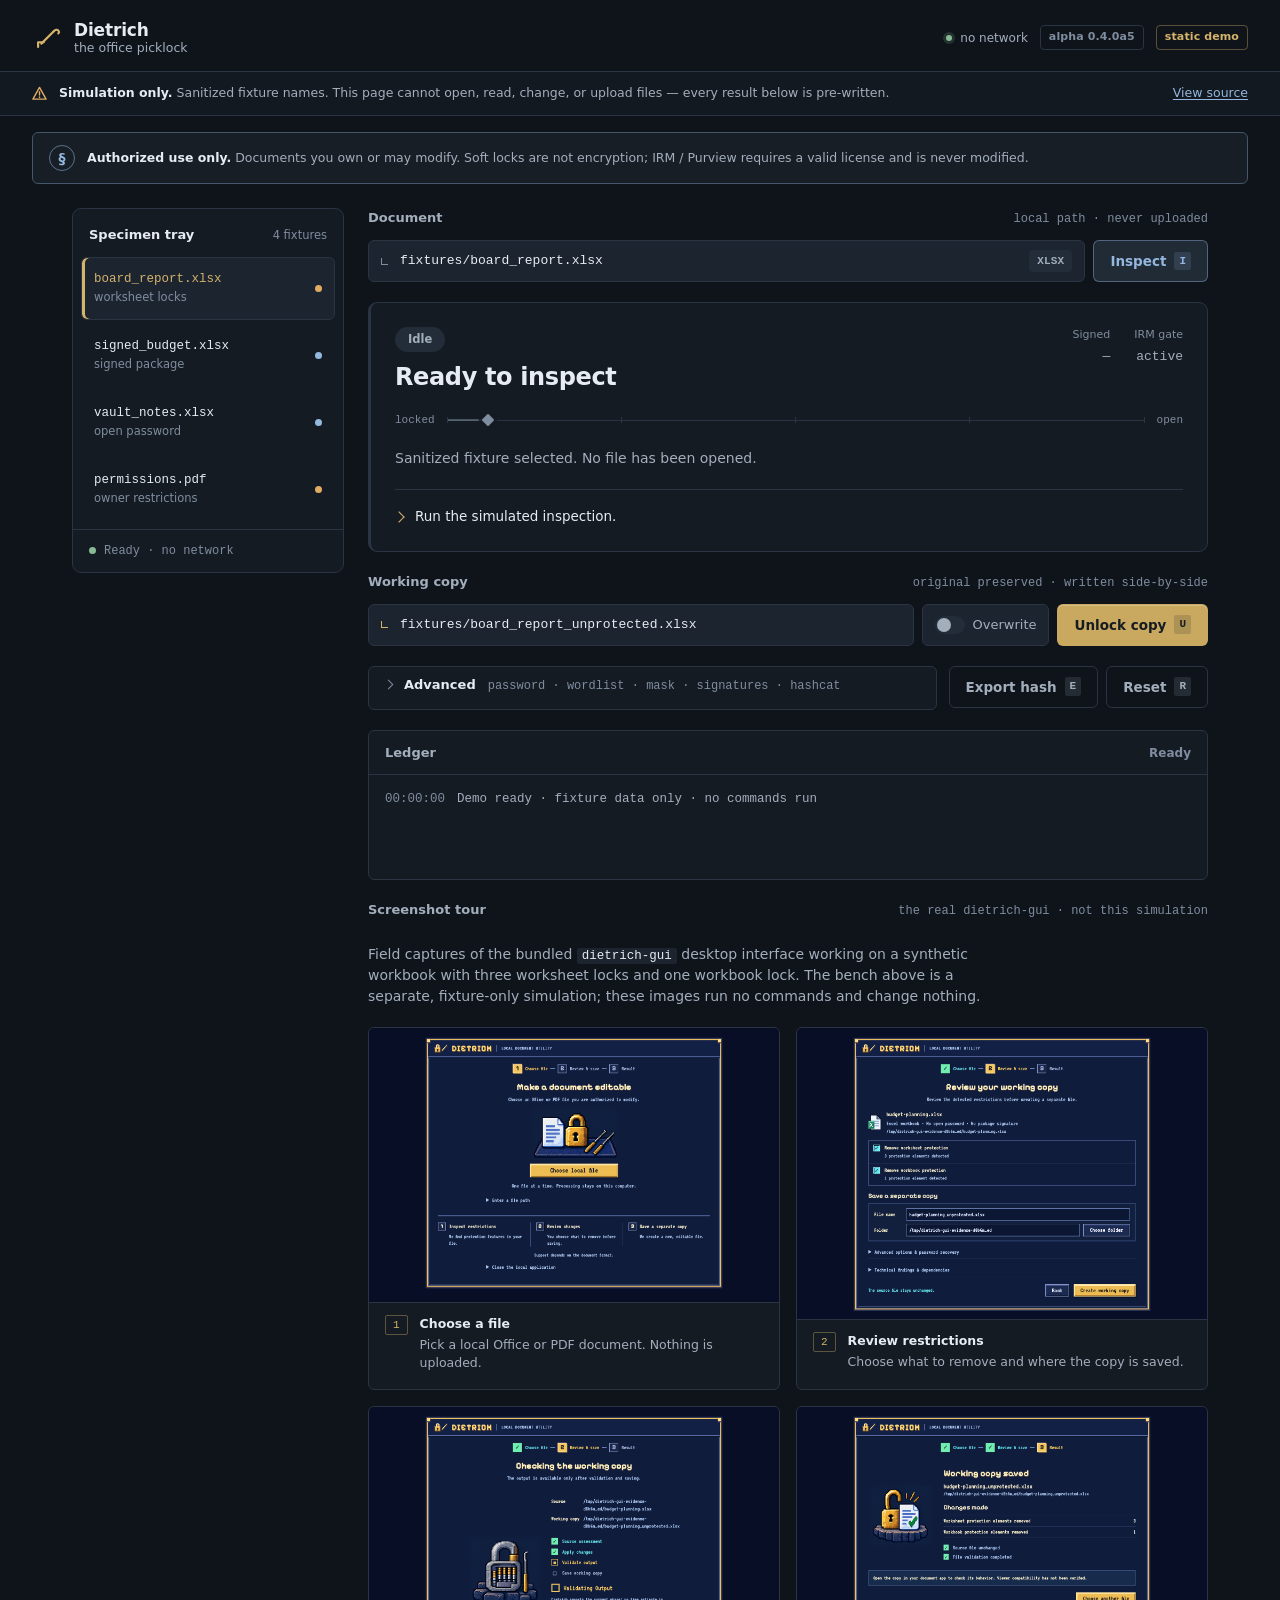
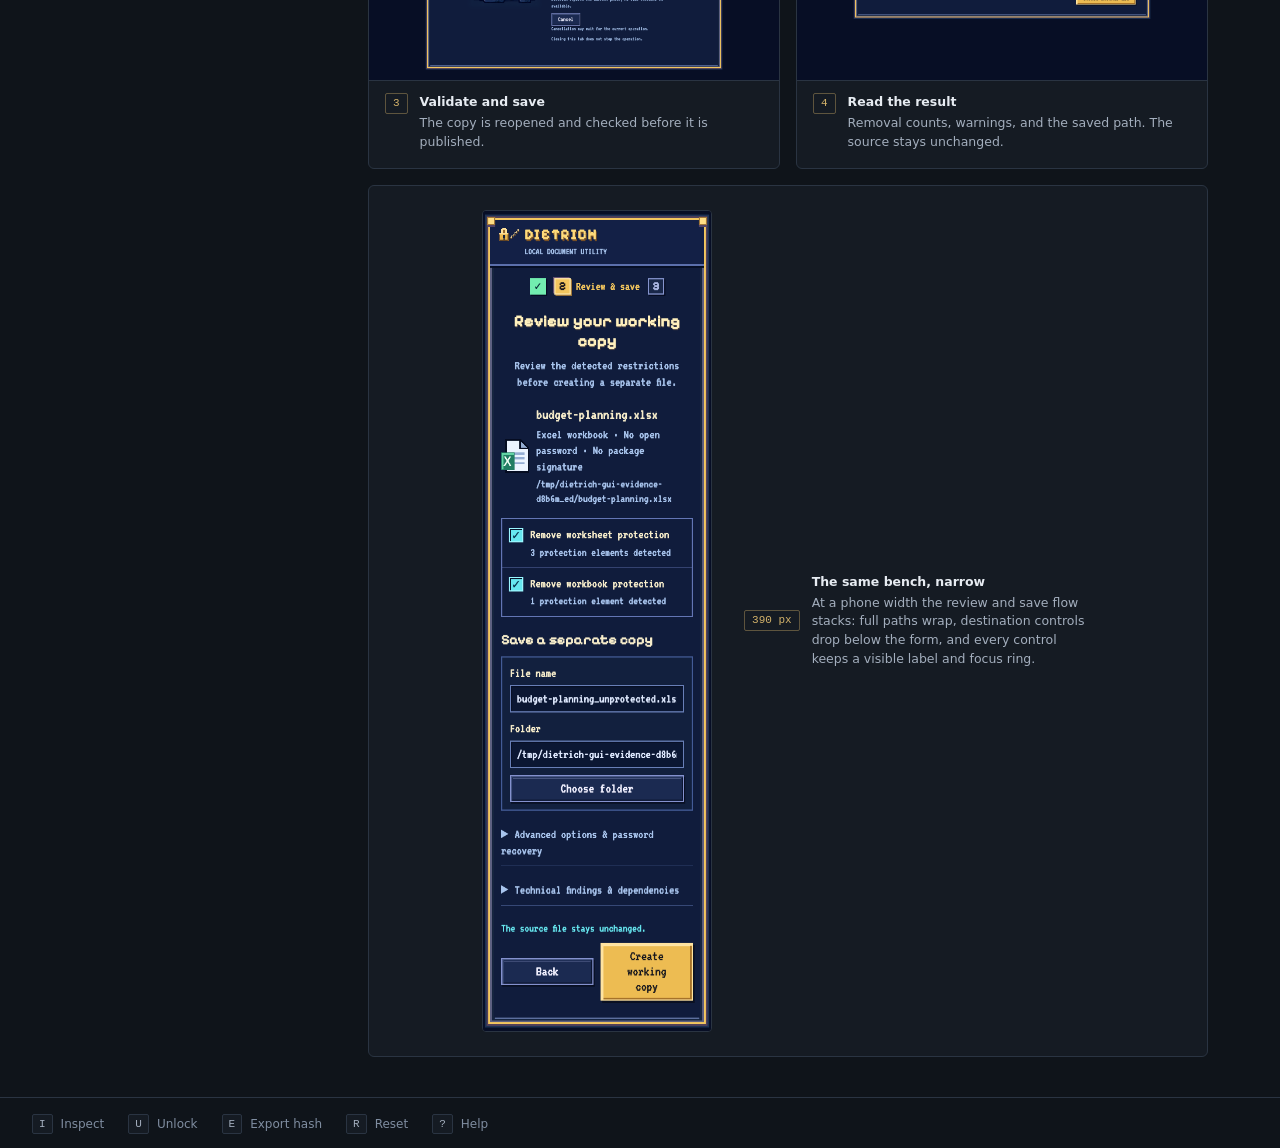
==== commit 9432d68b: "Redesign the static demo around the shear line Rebuilds the fixture-only site demo around a 'shear l" ====
--- a/site/index.html
+++ b/site/index.html
@@ -10,22 +10,28 @@
     <script src="script.js" defer></script>
   </head>
   <body>
-    <a class="skip-link" href="#workbench">Skip to demo</a>
+    <a class="skip-link" href="#workbench">Skip to the bench</a>
 
     <header class="topbar">
       <div class="brand">
         <svg class="brand-mark" viewBox="0 0 32 32" aria-hidden="true">
-          <circle cx="12.5" cy="11" r="6" fill="none" stroke="currentColor" stroke-width="2.4"/>
-          <path d="M17 15.5 L26 24.5 M22.5 21 l2.6 -2.6 M25 23.5 l2.2 -2.2" fill="none" stroke="currentColor" stroke-width="2.4" stroke-linecap="round"/>
+          <!-- tension wrench -->
+          <path d="M6.5 25.5 L6.5 20.5 L12.5 20.5" fill="none" stroke="currentColor" stroke-width="2.3" stroke-linecap="round" stroke-linejoin="round"/>
+          <!-- hook pick: shaft with a hooked tip -->
+          <path d="M10 22 L23 9" fill="none" stroke="currentColor" stroke-width="2.3" stroke-linecap="round"/>
+          <path d="M23 9 q3.2 -3.2 5.4 -0.6 q1.1 1.3 -0.3 2.7" fill="none" stroke="currentColor" stroke-width="2.3" stroke-linecap="round"/>
         </svg>
-        <div class="brand-text">
+        <span class="brand-text">
           <span class="brand-name">Dietrich</span>
           <span class="brand-tagline">the office picklock</span>
-        </div>
+        </span>
       </div>
       <div class="topbar-meta">
-        <span class="chip chip--quiet">ALPHA 0.4.0a5</span>
-        <span class="chip chip--demo">Static demo</span>
+        <span class="netstat" title="This page makes no network requests beyond its own files.">
+          <span class="netstat-dot" aria-hidden="true"></span>no network
+        </span>
+        <span class="chip chip--quiet">alpha 0.4.0a5</span>
+        <span class="chip chip--demo">static demo</span>
       </div>
     </header>
 
@@ -35,19 +41,19 @@
         <path d="M8 6.2v3.4" stroke="currentColor" stroke-width="1.5" stroke-linecap="round"/>
         <circle cx="8" cy="11.8" r="0.9" fill="currentColor"/>
       </svg>
-      <p><strong>Simulation only.</strong> Sanitized fixture names — this page cannot access, inspect, change, or upload files.</p>
+      <p><strong>Simulation only.</strong> Sanitized fixture names. This page cannot open, read, change, or upload files — every result below is pre-written.</p>
       <a class="notice-link" href="https://github.com/sebastianspicker/dietrich">View source</a>
     </div>
 
     <div class="plaque" role="note" aria-label="Authorized use">
       <span class="plaque-seal" aria-hidden="true">§</span>
-      <p>Authorized use only — documents you own or may modify. Soft locks are not encryption. IRM&nbsp;/&nbsp;Purview requires a valid license.</p>
+      <p><strong>Authorized use only.</strong> Documents you own or may modify. Soft locks are not encryption; IRM&nbsp;/&nbsp;Purview requires a valid license and is never modified.</p>
     </div>
 
     <main class="workbench" id="workbench">
-      <nav class="rail" aria-label="Sanitized demo fixtures">
+      <aside class="rail" aria-label="Sanitized demo fixtures">
         <div class="rail-head">
-          <h2 class="rail-title">Session</h2>
+          <h2 class="rail-title">Specimen tray</h2>
           <span class="rail-count" id="rail-count">4 fixtures</span>
         </div>
         <div class="fixture-list" role="group" aria-label="Fixtures" id="fixture-list"></div>
@@ -55,16 +61,18 @@
           <span class="dot dot--ok" aria-hidden="true"></span>
           <span id="rail-status">Ready · no network</span>
         </div>
-      </nav>
+      </aside>
 
       <section class="bench" aria-label="Dietrich click-through simulation">
 
-        <section class="block" aria-labelledby="doc-label">
+        <section class="block block--intake" aria-labelledby="doc-label">
           <div class="block-head">
             <h2 class="block-label" id="doc-label">Document</h2>
+            <span class="block-hint">local path · never uploaded</span>
           </div>
           <div class="intake">
             <div class="path-field">
+              <span class="path-tick" aria-hidden="true"></span>
               <span class="path-value" id="input-path">fixtures/board_report.xlsx</span>
               <span class="chip chip--format" id="file-kind">XLSX</span>
             </div>
@@ -86,21 +94,34 @@
               <div><dt>IRM gate</dt><dd id="meta-irm">active</dd></div>
             </dl>
           </div>
-          <p class="dossier-lede" id="dossier-lede">Choose a sanitized fixture, then run the simulated inspection.</p>
+
+          <div class="gauge" aria-hidden="true">
+            <span class="gauge-cap gauge-cap--lo">locked</span>
+            <div class="gauge-rail">
+              <span class="gauge-tick"></span><span class="gauge-tick"></span>
+              <span class="gauge-tick"></span><span class="gauge-tick"></span>
+              <span class="gauge-tick"></span>
+              <span class="gauge-marker"></span>
+            </div>
+            <span class="gauge-cap gauge-cap--hi">open</span>
+          </div>
+
+          <p class="dossier-lede" id="dossier-lede">Choose a sanitized fixture from the tray, then run the simulated inspection.</p>
           <dl class="findings" id="findings" hidden></dl>
           <p class="next-step" id="next-step">
-            <span class="next-step-marker" aria-hidden="true">→</span>
+            <span class="next-step-marker" aria-hidden="true"></span>
             <span id="next-step-text">Inspect the selected fixture.</span>
           </p>
         </section>
 
-        <section class="block" aria-labelledby="out-label">
+        <section class="block block--output" aria-labelledby="out-label">
           <div class="block-head">
-            <h2 class="block-label" id="out-label">Output</h2>
-            <span class="block-hint">Original preserved · side-by-side by default</span>
+            <h2 class="block-label" id="out-label">Working copy</h2>
+            <span class="block-hint">original preserved · written side-by-side</span>
           </div>
           <div class="intake">
             <div class="path-field path-field--output">
+              <span class="path-tick" aria-hidden="true"></span>
               <span class="path-value" id="output-path">fixtures/board_report_unprotected.xlsx</span>
             </div>
             <label class="switch">
@@ -109,7 +130,7 @@
               <span class="switch-label">Overwrite</span>
             </label>
             <button class="btn btn--primary" type="button" id="unlock">
-              Unlock working copy
+              Unlock copy
               <kbd>U</kbd>
             </button>
           </div>
@@ -118,7 +139,7 @@
         <div class="utility">
           <details class="advanced" id="advanced">
             <summary>
-              <span>Advanced</span>
+              <span class="advanced-title">Advanced</span>
               <span class="advanced-hint">password · wordlist · mask · signatures · hashcat</span>
             </summary>
             <div class="advanced-grid">
@@ -141,18 +162,18 @@
                 <label class="check"><input type="checkbox"><span>Unlock VBA</span></label>
                 <label class="check"><input type="checkbox"><span>Use hashcat</span></label>
               </fieldset>
-              <p class="advanced-note">No values leave this page or invoke Dietrich.</p>
+              <p class="advanced-note">Nothing here leaves the page or invokes Dietrich. These controls mirror the real CLI flags.</p>
             </div>
           </details>
           <div class="utility-actions">
             <button class="btn btn--ghost" type="button" id="export">Export hash <kbd>E</kbd></button>
-            <button class="btn btn--ghost" type="button" id="reset">Reset demo <kbd>R</kbd></button>
+            <button class="btn btn--ghost" type="button" id="reset">Reset <kbd>R</kbd></button>
           </div>
         </div>
 
         <section class="activity" aria-labelledby="activity-heading">
           <div class="activity-head">
-            <h2 class="block-label" id="activity-heading">Activity</h2>
+            <h2 class="block-label" id="activity-heading">Ledger</h2>
             <span class="session-state" id="session-state">Ready</span>
           </div>
           <ol class="log" id="activity-log" aria-live="polite">
@@ -163,13 +184,12 @@
         <section class="tour" aria-labelledby="tour-heading">
           <div class="block-head">
             <h2 class="block-label" id="tour-heading">Screenshot tour</h2>
-            <span class="block-hint">Real local app · not this simulation</span>
+            <span class="block-hint">the real dietrich-gui · not this simulation</span>
           </div>
           <p class="tour-lede">
-            These captures show the bundled <code>dietrich-gui</code> desktop interface working on a
-            synthetic workbook with three worksheet locks and one workbook lock. The page above is a
-            separate, fixture-only simulation. The images are static: they run no commands and change
-            nothing.
+            Field captures of the bundled <code>dietrich-gui</code> desktop interface working on a
+            synthetic workbook with three worksheet locks and one workbook lock. The bench above is a
+            separate, fixture-only simulation; these images run no commands and change nothing.
           </p>
           <ol class="tour-grid">
             <li class="tour-step">
@@ -237,12 +257,11 @@
                   decoding="async"
                   alt="The same review screen at a narrow 390-pixel width, with the file summary, protection checkboxes, file name and folder fields, and the Back and Create working copy buttons stacked vertically.">
                 <figcaption class="tour-caption">
-                  <span class="tour-index" aria-hidden="true">5</span>
+                  <span class="tour-tag" aria-hidden="true">390&nbsp;px</span>
                   <span class="tour-text">
-                    <strong>Narrow layout</strong>
-                    The same review and save flow at 390&nbsp;px. At small widths the form and
-                    destination controls stack, full paths wrap, and every control keeps a visible
-                    label and focus ring.
+                    <strong>The same bench, narrow</strong>
+                    At a phone width the review and save flow stacks: full paths wrap, destination
+                    controls drop below the form, and every control keeps a visible label and focus ring.
                   </span>
                 </figcaption>
               </figure>
@@ -264,17 +283,16 @@
     <dialog class="help" id="help" aria-labelledby="help-title">
       <h2 id="help-title">About this demo</h2>
       <p>
-        This is a static click-through of the Dietrich terminal interface. Every action is
-        simulated against sanitized fixtures — nothing is read, written, or sent anywhere.
+        A static click-through of the Dietrich terminal interface. Every action is simulated
+        against sanitized fixtures — nothing is read, written, or sent anywhere.
       </p>
       <p>
-        The real application is a local CLI and Textual TUI for inspecting document
-        protection, removing soft locks, and recovering open passwords on documents you
-        are authorized to modify.
+        The real application is a local CLI and Textual TUI that inspects document protection,
+        removes soft locks, and recovers open passwords on documents you are authorized to modify.
       </p>
       <ul>
-        <li><strong>Soft locks</strong> — editable flags; removed side-by-side, original untouched.</li>
-        <li><strong>Open passwords</strong> — verified explicitly or recovered with bounded, local methods.</li>
+        <li><strong>Soft locks</strong> — editable flags; removed into a side-by-side copy, original untouched.</li>
+        <li><strong>Open passwords</strong> — verified explicitly, or recovered with bounded, local methods.</li>
         <li><strong>IRM / Purview</strong> — always fails closed; a valid license is required.</li>
       </ul>
       <form method="dialog">
--- a/site/styles.css
+++ b/site/styles.css
@@ -1,46 +1,51 @@
-/* ────────────────────────────────────────────────────────────────
-   Dietrich · 2026 interface study ("Werkbank II")
-   Dark-first instrument surface. System fonts only — no webfonts,
-   no network. 4px spatial base. Hairlines only where structure
-   needs them; hierarchy carried by tone, weight, and spacing.
-   ──────────────────────────────────────────────────────────────── */
+/* ───────────────────────────────────────────────────────────────
+   Dietrich · Instrument Workbench — "Shear Line"
+   A local document-locksmith's bench. Dark-first, system fonts only
+   (no network, no webfonts). The pin-tumbler shear line is the spine:
+   a document travels from "locked" to "open" as it is read and freed.
+   Colour roles follow src/dietrich/brand.py. 4px spatial base.
+   ─────────────────────────────────────────────────────────────── */
 
 :root {
   color-scheme: dark;
 
-  /* surfaces — tonal steps, not borders */
-  --bg:        #0f141a;
-  --surface:   #151b23;
-  --raised:    #1c242f;
-  --overlay:   #232d3a;
-  --hairline:  #2a3442;
+  /* surfaces — tonal steps on the bench (brand.py) */
+  --bg:        #0f141a;   /* night slate  — canvas   */
+  --surface:   #151b23;   /* bench iron   — panel    */
+  --raised:    #1c242f;   /* drawer       — input    */
+  --overlay:   #232d3a;   /* overlay      — nested   */
+  --hairline:  #2a3442;   /* cold seam    — rules    */
 
   /* ink */
-  --ink:       #e4e9f0;
-  --ink-dim:   #9aa6b6;
-  --ink-faint: #8896a9;
-
-  /* roles */
-  --brass:        #d4b36a;  /* action / primary (text-safe) */
-  --brass-fill:   #c4a35a;
-  --brass-ink:    #1a1f27;
-  --signal:       #8fb4dc;  /* inspect / info (text-safe) */
+  --ink:       #e7ecf2;   /* paper gray              */
+  --ink-dim:   #a3aebd;   /* filing                  */
+  --ink-faint: #7f8da0;   /* filing faint            */
+
+  /* roles — each hue does exactly one job */
+  --brass:        #d4b36a;  /* oxidized brass — the pick / action    */
+  --brass-fill:   #c9a85f;
+  --brass-ink:    #171c23;
+  --signal:       #93b7de;  /* stamp blue — inspection / reading     */
   --signal-fill:  #35587e;
-  --ok:           #82b58f;
-  --warn:         #d9a45b;
-  --error:        #d37c6e;
+  --ok:           #86bb93;  /* oil green — resolved / open           */
+  --warn:         #e0ab63;  /* amber key — binding / attention       */
+  --error:        #db8273;  /* seal red — broken seal / blocked      */
 
   /* shape & rhythm */
-  --r-sm: 4px;
-  --r-md: 6px;
+  --r-xs: 2px; --r-sm: 4px; --r-md: 6px; --r-lg: 9px;
   --sp-1: 4px;  --sp-2: 8px;  --sp-3: 12px; --sp-4: 16px;
-  --sp-5: 20px; --sp-6: 24px; --sp-8: 32px; --sp-10: 40px;
-
-  --font-ui:  ui-sans-serif, system-ui, "Segoe UI", Roboto, "Helvetica Neue", Arial, sans-serif;
-  --font-mono: "SF Mono", "Cascadia Code", "Fira Code", ui-monospace, Menlo, Consolas, monospace;
+  --sp-5: 20px; --sp-6: 24px; --sp-7: 28px; --sp-8: 32px; --sp-10: 40px;
+
+  --control-h: 42px;
+  --edge: clamp(var(--sp-4), 4vw, var(--sp-8));
+
+  --font-ui:  ui-sans-serif, system-ui, -apple-system, "Segoe UI", Roboto, "Helvetica Neue", Arial, sans-serif;
+  --font-mono: ui-monospace, "SF Mono", "Cascadia Code", "JetBrains Mono", "Fira Code", Menlo, Consolas, monospace;
 }
 
 * { box-sizing: border-box; }
+
+html { -webkit-text-size-adjust: 100%; }
 
 body {
   min-width: 320px;
@@ -54,12 +59,16 @@
   font-family: var(--font-ui);
   font-size: 14px;
   line-height: 1.5;
+  font-feature-settings: "tnum" 1, "cv05" 1;
   -webkit-font-smoothing: antialiased;
-}
-
-button, input, summary { font: inherit; }
+  text-rendering: optimizeLegibility;
+}
+
+button, input, summary, select { font: inherit; }
 button { color: inherit; }
-a { color: var(--signal); }
+a { color: var(--signal); text-underline-offset: 2px; }
+a:hover { color: color-mix(in srgb, var(--signal) 70%, white); }
+h1, h2 { font-weight: 600; }
 
 :focus-visible {
   outline: 2px solid var(--brass);
@@ -67,11 +76,15 @@
   border-radius: var(--r-sm);
 }
 
+/* numeric data aligns in columns */
+.path-value, .findings dd, .log, kbd, .dossier-meta dd, .field-input,
+.gauge-cap, .rail-count, .chip { font-variant-numeric: tabular-nums; }
+
 /* ── skip link ─────────────────────────────────────────────── */
 .skip-link {
   position: fixed;
-  top: 0; left: var(--sp-4);
-  z-index: 20;
+  top: 0; left: var(--edge);
+  z-index: 40;
   padding: var(--sp-2) var(--sp-3);
   transform: translateY(-120%);
   background: var(--brass-fill);
@@ -86,153 +99,164 @@
   display: flex;
   align-items: center;
   justify-content: space-between;
-  gap: var(--sp-6);
-  padding: var(--sp-4) var(--sp-6);
+  gap: var(--sp-5);
+  padding: var(--sp-5) var(--edge) var(--sp-4);
+  flex-wrap: wrap;
 }
 .brand { display: flex; align-items: center; gap: var(--sp-3); min-width: 0; }
-.brand-mark { width: 26px; height: 26px; color: var(--brass); flex: none; }
-.brand-text { display: flex; flex-direction: column; min-width: 0; }
-.brand-name { font-size: 15px; font-weight: 650; letter-spacing: 0.01em; }
-.brand-tagline { font-size: 12px; color: var(--ink-dim); }
-.topbar-meta { display: flex; gap: var(--sp-2); align-items: center; }
+.brand-mark {
+  width: 30px; height: 30px; color: var(--brass); flex: none;
+  filter: drop-shadow(0 1px 0 rgb(0 0 0 / 0.3));
+}
+.brand-text { display: flex; flex-direction: column; min-width: 0; line-height: 1.2; }
+.brand-name { font-size: 17px; font-weight: 600; letter-spacing: -0.01em; }
+.brand-tagline { font-size: 12.5px; color: var(--ink-dim); }
+.topbar-meta { display: flex; gap: var(--sp-3); align-items: center; }
+
+.netstat {
+  display: inline-flex; align-items: center; gap: var(--sp-2);
+  font-size: 12px; color: var(--ink-dim);
+}
+.netstat-dot {
+  width: 6px; height: 6px; border-radius: 50%;
+  background: var(--ok);
+  box-shadow: 0 0 0 3px color-mix(in srgb, var(--ok) 18%, transparent);
+}
 
 .chip {
   display: inline-flex;
   align-items: center;
-  padding: 2px var(--sp-2);
+  padding: 3px var(--sp-2);
   border-radius: var(--r-sm);
   font-size: 11px;
   font-weight: 600;
-  letter-spacing: 0.04em;
-  text-transform: uppercase;
+  letter-spacing: 0.01em;
   white-space: nowrap;
 }
 .chip--quiet { color: var(--ink-faint); border: 1px solid var(--hairline); }
-.chip--demo  { color: var(--brass); background: color-mix(in srgb, var(--brass) 12%, transparent); }
-.chip--format { color: var(--ink-dim); background: var(--overlay); font-family: var(--font-mono); }
-
-/* ── notices ───────────────────────────────────────────────── */
+.chip--demo  { color: var(--brass); border: 1px solid color-mix(in srgb, var(--brass) 38%, transparent); }
+.chip--format {
+  color: var(--ink-dim); background: var(--overlay);
+  font-family: var(--font-mono); letter-spacing: 0.02em;
+}
+
+/* ── honesty bands: simulation + authorization ─────────────── */
 .notice {
   position: sticky;
   top: 0;
-  z-index: 10;
-  background: var(--surface);
+  z-index: 30;
+  background: color-mix(in srgb, var(--surface) 92%, black);
   display: flex;
   align-items: center;
   gap: var(--sp-3);
-  padding: var(--sp-2) var(--sp-6);
+  padding: var(--sp-3) var(--edge);
   border-block: 1px solid var(--hairline);
   color: var(--ink-dim);
   font-size: 12.5px;
 }
 .notice p { margin: 0; min-width: 0; }
 .notice strong { color: var(--ink); font-weight: 600; }
-.notice-icon { width: 14px; height: 14px; flex: none; color: var(--warn); }
+.notice-icon { width: 15px; height: 15px; flex: none; color: var(--warn); }
 .notice-link { margin-left: auto; white-space: nowrap; font-size: 12.5px; }
 
 .plaque {
   display: flex;
   align-items: center;
   gap: var(--sp-3);
-  margin: var(--sp-4) var(--sp-6) 0;
-  padding: var(--sp-2) var(--sp-3);
-  border: 1px solid color-mix(in srgb, var(--signal) 35%, transparent);
+  margin: var(--sp-4) var(--edge) 0;
+  padding: var(--sp-3) var(--sp-4);
+  border: 1px solid color-mix(in srgb, var(--signal) 26%, var(--hairline));
   border-radius: var(--r-md);
-  background: color-mix(in srgb, var(--signal) 7%, transparent);
+  background: color-mix(in srgb, var(--signal) 6%, transparent);
   color: var(--ink-dim);
   font-size: 12.5px;
 }
 .plaque p { margin: 0; }
+.plaque strong { color: var(--ink); font-weight: 600; }
 .plaque-seal {
   flex: none;
-  width: 20px; height: 20px;
+  width: 26px; height: 26px;
   display: grid; place-items: center;
   border-radius: 50%;
-  background: var(--signal-fill);
-  color: var(--ink);
-  font-size: 12px;
+  border: 1.5px solid color-mix(in srgb, var(--signal) 55%, transparent);
+  color: var(--signal);
+  font-size: 14px; font-weight: 600;
 }
 
 /* ── workbench grid ────────────────────────────────────────── */
 .workbench {
   min-height: 0;
+  width: 100%;
+  max-width: 1200px;
+  margin-inline: auto;
   display: grid;
-  grid-template-columns: 264px minmax(0, 1fr);
+  grid-template-columns: 272px minmax(0, 1fr);
   gap: var(--sp-6);
-  padding: var(--sp-5) var(--sp-6) var(--sp-6);
-}
-
-/* ── session rail ──────────────────────────────────────────── */
+  padding: var(--sp-6) var(--edge) var(--sp-10);
+}
+
+/* ── specimen tray (fixtures) ──────────────────────────────── */
 .rail {
   min-height: 0;
   display: grid;
   grid-template-rows: auto 1fr auto;
-  grid-template-columns: minmax(0, 1fr);
   background: var(--surface);
-  border-radius: var(--r-md);
+  border: 1px solid var(--hairline);
+  border-radius: var(--r-lg);
   overflow: hidden;
   align-self: start;
   position: sticky;
-  top: var(--sp-4);
+  top: calc(var(--sp-6) + 44px);
 }
 .rail-head {
   display: flex;
   align-items: baseline;
   justify-content: space-between;
-  padding: var(--sp-3) var(--sp-4);
-}
-.rail-title {
-  margin: 0;
-  font-size: 12px;
-  font-weight: 650;
-  letter-spacing: 0.06em;
-  text-transform: uppercase;
-  color: var(--ink-dim);
-}
-.rail-count { font-size: 11px; color: var(--ink-faint); }
+  gap: var(--sp-3);
+  padding: var(--sp-4) var(--sp-4) var(--sp-3);
+}
+.rail-title { margin: 0; font-size: 13px; font-weight: 600; color: var(--ink); }
+.rail-count { font-size: 11.5px; color: var(--ink-faint); }
 
 .fixture-list {
   display: grid;
-  grid-template-columns: minmax(0, 1fr);
-  gap: 2px;
+  gap: var(--sp-1);
   padding: 0 var(--sp-2) var(--sp-2);
 }
 .fixture {
   display: grid;
-  grid-template-columns: minmax(0, 1fr) auto;
-  grid-template-areas: "name status" "sub sub";
-  align-items: center;
-  gap: 1px var(--sp-2);
+  grid-template-columns: 1fr auto;
+  grid-template-areas: "name status" "sub status";
+  align-items: center;
+  gap: 1px var(--sp-3);
   width: 100%;
-  padding: var(--sp-2) var(--sp-3);
-  border: 0;
-  border-radius: var(--r-sm);
+  padding: var(--sp-3);
+  border: 1px solid transparent;
+  border-radius: var(--r-md);
   background: transparent;
   text-align: left;
   cursor: pointer;
 }
 .fixture:hover { background: var(--raised); }
 .fixture[aria-pressed="true"] {
-  background: var(--overlay);
-  box-shadow: inset 2px 0 0 var(--signal);
+  background: var(--raised);
+  border-color: var(--hairline);
+  box-shadow: inset 3px 0 0 var(--brass);
 }
 .fixture-name {
   grid-area: name;
   font-family: var(--font-mono);
   font-size: 12.5px;
   color: var(--ink);
-  overflow: hidden;
-  text-overflow: ellipsis;
-  white-space: nowrap;
-}
+  overflow: hidden; text-overflow: ellipsis; white-space: nowrap;
+}
+.fixture[aria-pressed="true"] .fixture-name { color: var(--brass); }
 .fixture-status { grid-area: status; display: flex; align-items: center; }
 .fixture-sub {
   grid-area: sub;
   font-size: 11.5px;
   color: var(--ink-faint);
-  overflow: hidden;
-  text-overflow: ellipsis;
-  white-space: nowrap;
+  overflow: hidden; text-overflow: ellipsis; white-space: nowrap;
 }
 
 .dot { width: 7px; height: 7px; border-radius: 50%; flex: none; }
@@ -248,6 +272,7 @@
   border-top: 1px solid var(--hairline);
   color: var(--ink-faint);
   font-size: 12px;
+  font-family: var(--font-mono);
 }
 
 /* ── bench column ──────────────────────────────────────────── */
@@ -255,8 +280,7 @@
   min-width: 0;
   display: flex;
   flex-direction: column;
-  gap: var(--sp-6);
-  max-width: 880px;
+  gap: var(--sp-5);
 }
 
 .block-head {
@@ -264,23 +288,13 @@
   align-items: baseline;
   justify-content: space-between;
   gap: var(--sp-4);
-  margin-bottom: var(--sp-2);
-}
-.block-label {
-  margin: 0;
-  font-size: 12px;
-  font-weight: 650;
-  letter-spacing: 0.06em;
-  text-transform: uppercase;
-  color: var(--ink-dim);
-}
-.block-hint { font-size: 12px; color: var(--ink-faint); }
-
-.intake {
-  display: flex;
-  align-items: stretch;
-  gap: var(--sp-2);
-}
+  margin-bottom: var(--sp-3);
+}
+.block-label { margin: 0; font-size: 13px; font-weight: 600; color: var(--ink-dim); }
+.block-hint { font-size: 12px; color: var(--ink-faint); font-family: var(--font-mono); }
+
+/* path intake rows */
+.intake { display: flex; align-items: stretch; gap: var(--sp-2); }
 .path-field {
   flex: 1;
   min-width: 0;
@@ -288,20 +302,26 @@
   align-items: center;
   gap: var(--sp-3);
   padding: 0 var(--sp-3);
-  min-height: 42px;
-  background: var(--surface);
+  min-height: var(--control-h);
+  background: var(--raised);
   border: 1px solid var(--hairline);
   border-radius: var(--r-md);
 }
 .path-field:focus-within { border-color: var(--signal); }
+.path-tick {
+  flex: none;
+  width: 7px; height: 7px;
+  border-left: 1px solid var(--ink-faint);
+  border-bottom: 1px solid var(--ink-faint);
+}
+.path-field--output .path-tick { border-color: var(--brass); }
 .path-value {
   flex: 1;
   min-width: 0;
   font-family: var(--font-mono);
   font-size: 13px;
-  overflow: hidden;
-  text-overflow: ellipsis;
-  white-space: nowrap;
+  color: var(--ink);
+  overflow: hidden; text-overflow: ellipsis; white-space: nowrap;
 }
 
 /* ── buttons ───────────────────────────────────────────────── */
@@ -309,7 +329,7 @@
   display: inline-flex;
   align-items: center;
   gap: var(--sp-2);
-  min-height: 42px;
+  min-height: var(--control-h);
   padding: 0 var(--sp-4);
   border: 1px solid transparent;
   border-radius: var(--r-md);
@@ -322,40 +342,45 @@
   font-family: var(--font-mono);
   font-size: 11px;
   padding: 1px 5px;
-  border-radius: var(--r-sm);
-  background: color-mix(in srgb, currentColor 16%, transparent);
+  border-radius: var(--r-xs);
+  background: color-mix(in srgb, currentColor 15%, transparent);
 }
 .btn--signal {
   background: color-mix(in srgb, var(--signal) 14%, transparent);
-  border-color: color-mix(in srgb, var(--signal) 40%, transparent);
+  border-color: color-mix(in srgb, var(--signal) 42%, transparent);
   color: var(--signal);
 }
 .btn--signal:hover { background: color-mix(in srgb, var(--signal) 22%, transparent); }
 .btn--primary {
   background: var(--brass-fill);
   color: var(--brass-ink);
+  box-shadow: inset 0 1px 0 color-mix(in srgb, white 24%, transparent);
 }
 .btn--primary:hover { background: var(--brass); }
-.btn--primary kbd { background: color-mix(in srgb, var(--brass-ink) 14%, transparent); }
+.btn--primary kbd { background: color-mix(in srgb, var(--brass-ink) 16%, transparent); }
 .btn--ghost {
   background: transparent;
   border-color: var(--hairline);
   color: var(--ink-dim);
 }
 .btn--ghost:hover { background: var(--raised); color: var(--ink); }
-.btn[disabled] { opacity: 0.45; cursor: not-allowed; }
-
-/* ── dossier ───────────────────────────────────────────────── */
+.btn[disabled] { opacity: 0.42; cursor: not-allowed; box-shadow: none; }
+
+/* ── dossier · the readout (hero) ──────────────────────────── */
 .dossier {
-  padding: var(--sp-5) var(--sp-6);
+  --gpos: 6%;
+  --gcol: var(--ink-faint);
+  position: relative;
+  padding: var(--sp-6);
   background: var(--surface);
-  border-radius: var(--r-md);
+  border: 1px solid var(--hairline);
   border-left: 3px solid var(--hairline);
-}
-.dossier[data-state="info"]    { border-left-color: var(--signal); }
-.dossier[data-state="ok"]      { border-left-color: var(--ok); }
-.dossier[data-state="warning"] { border-left-color: var(--warn); }
-.dossier[data-state="error"]   { border-left-color: var(--error); }
+  border-radius: var(--r-lg);
+}
+.dossier[data-state="info"]    { --gpos: 50%; --gcol: var(--signal); border-left-color: var(--signal); }
+.dossier[data-state="ok"]      { --gpos: 95%; --gcol: var(--ok);     border-left-color: var(--ok); }
+.dossier[data-state="warning"] { --gpos: 45%; --gcol: var(--warn);   border-left-color: var(--warn); }
+.dossier[data-state="error"]   { --gpos: 27%; --gcol: var(--error);  border-left-color: var(--error); }
 
 .dossier-head {
   display: flex;
@@ -363,29 +388,29 @@
   align-items: flex-start;
   gap: var(--sp-6);
 }
-.dossier-titles { display: flex; flex-direction: column; gap: var(--sp-2); min-width: 0; }
+.dossier-titles { display: flex; flex-direction: column; gap: var(--sp-3); min-width: 0; }
 
 .status-pill {
   align-self: flex-start;
-  padding: 2px var(--sp-2);
+  padding: 3px var(--sp-3);
   border-radius: 999px;
-  font-size: 11px;
-  font-weight: 650;
-  letter-spacing: 0.05em;
-  text-transform: uppercase;
+  font-size: 11.5px;
+  font-weight: 600;
   background: var(--overlay);
   color: var(--ink-dim);
-}
-.dossier[data-state="info"]    .status-pill { background: color-mix(in srgb, var(--signal) 16%, transparent); color: var(--signal); }
-.dossier[data-state="ok"]      .status-pill { background: color-mix(in srgb, var(--ok) 16%, transparent);     color: var(--ok); }
-.dossier[data-state="warning"] .status-pill { background: color-mix(in srgb, var(--warn) 16%, transparent);   color: var(--warn); }
-.dossier[data-state="error"]   .status-pill { background: color-mix(in srgb, var(--error) 16%, transparent);  color: var(--error); }
+  border: 1px solid transparent;
+}
+.dossier[data-state="info"]    .status-pill { background: color-mix(in srgb, var(--signal) 15%, transparent); color: var(--signal); border-color: color-mix(in srgb, var(--signal) 32%, transparent); }
+.dossier[data-state="ok"]      .status-pill { background: color-mix(in srgb, var(--ok) 15%, transparent);     color: var(--ok);     border-color: color-mix(in srgb, var(--ok) 32%, transparent); }
+.dossier[data-state="warning"] .status-pill { background: color-mix(in srgb, var(--warn) 15%, transparent);   color: var(--warn);   border-color: color-mix(in srgb, var(--warn) 34%, transparent); }
+.dossier[data-state="error"]   .status-pill { background: color-mix(in srgb, var(--error) 15%, transparent);  color: var(--error);  border-color: color-mix(in srgb, var(--error) 34%, transparent); }
 
 .dossier-heading {
   margin: 0;
-  font-size: 19px;
-  font-weight: 650;
-  letter-spacing: -0.01em;
+  font-size: clamp(20px, 2.6vw, 24px);
+  font-weight: 600;
+  letter-spacing: -0.015em;
+  line-height: 1.15;
 }
 
 .dossier-meta {
@@ -395,61 +420,119 @@
   margin: 0;
   text-align: right;
 }
-.dossier-meta dt {
-  font-size: 11px;
-  font-weight: 600;
-  letter-spacing: 0.06em;
-  text-transform: uppercase;
-  color: var(--ink-faint);
-}
-.dossier-meta dd { margin: 2px 0 0; font-family: var(--font-mono); font-size: 12.5px; color: var(--ink-dim); }
-
-.dossier-lede { margin: var(--sp-3) 0 0; color: var(--ink-dim); max-width: 62ch; }
-
+.dossier-meta dt { font-size: 11px; color: var(--ink-faint); }
+.dossier-meta dd { margin: 3px 0 0; font-family: var(--font-mono); font-size: 13px; color: var(--ink-dim); }
+
+/* the shear-line gauge: how far from locked to open */
+.gauge {
+  display: flex;
+  align-items: center;
+  gap: var(--sp-3);
+  margin-top: var(--sp-5);
+}
+.gauge-cap { font-family: var(--font-mono); font-size: 11px; color: var(--ink-faint); flex: none; }
+.gauge-rail {
+  position: relative;
+  flex: 1;
+  min-width: 0;
+  height: 16px;
+  display: flex;
+  align-items: center;
+  justify-content: space-between;
+}
+.gauge-rail::before {       /* the shear line */
+  content: "";
+  position: absolute; left: 0; right: 0; top: 50%;
+  height: 1px; background: var(--hairline);
+}
+.gauge-rail::after {        /* travel fill: 0 → marker */
+  content: "";
+  position: absolute; left: 0; top: 50%;
+  height: 2px; width: var(--gpos);
+  background: var(--gcol); opacity: 0.5;
+  transform: translateY(-50%);
+}
+.gauge-tick { position: relative; z-index: 1; width: 1px; height: 6px; background: var(--hairline); }
+.gauge-marker {
+  position: absolute; left: var(--gpos); top: 50%;
+  width: 9px; height: 9px;
+  background: var(--gcol);
+  transform: translate(-50%, -50%) rotate(45deg);
+  border-radius: 1px;
+  z-index: 2;
+  box-shadow: 0 0 0 3px color-mix(in srgb, var(--surface) 82%, transparent);
+}
+
+.dossier-lede { margin: var(--sp-5) 0 0; color: var(--ink-dim); max-width: 64ch; }
+
+/* findings: a readout list — pin spine · label · value, any count */
 .findings {
-  margin: var(--sp-4) 0 0;
-  display: grid;
-  grid-template-columns: repeat(auto-fit, minmax(180px, 1fr));
-  gap: 1px;
-  background: var(--hairline);
+  margin: var(--sp-5) 0 0;
+  display: flex;
+  flex-direction: column;
   border: 1px solid var(--hairline);
   border-radius: var(--r-md);
   overflow: hidden;
 }
 .findings[hidden] { display: none; }
-.findings > div { background: var(--raised); padding: var(--sp-3) var(--sp-4); min-width: 0; }
-.findings dt {
-  font-size: 11px;
-  font-weight: 600;
-  letter-spacing: 0.06em;
-  text-transform: uppercase;
-  color: var(--ink-faint);
-}
+.findings > div {
+  display: grid;
+  grid-template-columns: 3px minmax(110px, 0.75fr) minmax(0, 1.25fr);
+  align-items: baseline;
+  gap: 0 var(--sp-4);
+  padding: var(--sp-3) var(--sp-4);
+  background: var(--raised);
+  border-top: 1px solid var(--hairline);
+}
+.findings > div:first-child { border-top: 0; }
+.findings > div::before {        /* the seated pin, tone-coded */
+  content: "";
+  grid-column: 1; align-self: stretch;
+  width: 3px; margin: 1px 0;
+  border-radius: 2px;
+  background: var(--ink-faint);
+}
+.findings > div:has(dd[data-tone="ok"])::before     { background: var(--ok); }
+.findings > div:has(dd[data-tone="warn"])::before    { background: var(--warn); }
+.findings > div:has(dd[data-tone="signal"])::before  { background: var(--signal); }
+.findings dt { grid-column: 2; font-size: 12.5px; color: var(--ink-dim); }
 .findings dd {
-  margin: 3px 0 0;
+  grid-column: 3;
+  margin: 0;
+  font-family: var(--font-mono);
   font-size: 13px;
+  color: var(--ink);
   overflow-wrap: anywhere;
 }
-.findings dd[data-tone="ok"]     { color: var(--ok); }
-.findings dd[data-tone="warn"]   { color: var(--warn); }
-.findings dd[data-tone="signal"] { color: var(--signal); }
-.findings dd[data-tone="neutral"]{ color: var(--ink); }
+.findings dd[data-tone="ok"]      { color: var(--ok); }
+.findings dd[data-tone="warn"]    { color: var(--warn); }
+.findings dd[data-tone="signal"]  { color: var(--signal); }
+.findings dd[data-tone="neutral"] { color: var(--ink); }
 
 .next-step {
   display: flex;
-  gap: var(--sp-2);
-  margin: var(--sp-4) 0 0;
-  padding-top: var(--sp-3);
+  gap: var(--sp-3);
+  align-items: baseline;
+  margin: var(--sp-5) 0 0;
+  padding-top: var(--sp-4);
   border-top: 1px solid var(--hairline);
-  color: var(--ink-dim);
-  font-size: 13px;
-}
-.next-step-marker { color: var(--brass); flex: none; }
-
-/* busy shimmer on the dossier while a simulated job runs */
+  color: var(--ink);
+  font-size: 13.5px;
+}
+.next-step-marker {
+  flex: none;
+  align-self: center;
+  width: 8px; height: 8px;
+  border-top: 1.5px solid var(--brass);
+  border-right: 1.5px solid var(--brass);
+  transform: rotate(45deg);
+}
+
+/* busy: the bench is binding while a simulated job runs */
 .dossier.is-busy .dossier-lede,
 .dossier.is-busy .findings,
-.dossier.is-busy .next-step { opacity: 0.35; }
+.dossier.is-busy .next-step { opacity: 0.4; }
+.dossier.is-busy .gauge-marker { box-shadow: 0 0 0 3px color-mix(in srgb, var(--surface) 82%, transparent), 0 0 0 6px color-mix(in srgb, var(--gcol) 22%, transparent); }
 
 /* ── overwrite switch ──────────────────────────────────────── */
 .switch {
@@ -457,10 +540,10 @@
   align-items: center;
   gap: var(--sp-2);
   padding: 0 var(--sp-3);
-  min-height: 42px;
+  min-height: var(--control-h);
   border: 1px solid var(--hairline);
   border-radius: var(--r-md);
-  background: var(--surface);
+  background: var(--raised);
   cursor: pointer;
   font-size: 13px;
   color: var(--ink-dim);
@@ -472,29 +555,22 @@
   border-radius: 999px;
   background: var(--overlay);
   position: relative;
-  transition: background-color 140ms ease;
   flex: none;
 }
 .switch-track::after {
   content: "";
-  position: absolute;
-  top: 2px; left: 2px;
+  position: absolute; top: 2px; left: 2px;
   width: 14px; height: 14px;
   border-radius: 50%;
   background: var(--ink-dim);
-  transition: transform 140ms ease, background-color 140ms ease;
-}
-.switch input:checked + .switch-track { background: color-mix(in srgb, var(--warn) 45%, transparent); }
+}
+.switch input:checked + .switch-track { background: color-mix(in srgb, var(--warn) 42%, transparent); }
 .switch input:checked + .switch-track::after { transform: translateX(12px); background: var(--warn); }
 .switch input:focus-visible + .switch-track { outline: 2px solid var(--brass); outline-offset: 2px; }
-.switch:has(input:checked) { color: var(--warn); border-color: color-mix(in srgb, var(--warn) 45%, transparent); }
-
-/* ── utility row ───────────────────────────────────────────── */
-.utility {
-  display: flex;
-  align-items: flex-start;
-  gap: var(--sp-3);
-}
+.switch:has(input:checked) { color: var(--warn); border-color: color-mix(in srgb, var(--warn) 42%, transparent); }
+
+/* ── utility row: advanced + actions ───────────────────────── */
+.utility { display: flex; align-items: flex-start; gap: var(--sp-3); }
 .advanced {
   flex: 1;
   min-width: 0;
@@ -506,7 +582,7 @@
   display: flex;
   align-items: baseline;
   gap: var(--sp-3);
-  min-height: 42px;
+  min-height: var(--control-h);
   padding: var(--sp-2) var(--sp-4);
   cursor: pointer;
   font-weight: 600;
@@ -516,19 +592,23 @@
 }
 .advanced summary::-webkit-details-marker { display: none; }
 .advanced summary::before {
-  content: "▸";
-  color: var(--ink-faint);
-  transition: transform 140ms ease;
-}
-.advanced[open] summary::before { transform: rotate(90deg); }
+  content: "";
+  flex: none;
+  width: 6px; height: 6px;
+  border-right: 1.5px solid var(--ink-faint);
+  border-bottom: 1.5px solid var(--ink-faint);
+  transform: rotate(-45deg);
+  position: relative; top: -1px;
+}
+.advanced[open] summary::before { transform: rotate(45deg); top: 1px; }
+.advanced-title { color: var(--ink); }
 .advanced-hint {
   font-weight: 400;
   font-size: 12px;
   color: var(--ink-faint);
+  font-family: var(--font-mono);
   min-width: 0;
-  overflow: hidden;
-  text-overflow: ellipsis;
-  white-space: nowrap;
+  overflow: hidden; text-overflow: ellipsis; white-space: nowrap;
 }
 .advanced-grid {
   padding: var(--sp-4);
@@ -537,14 +617,8 @@
   grid-template-columns: repeat(3, minmax(0, 1fr));
   gap: var(--sp-4);
 }
-.field { display: grid; grid-template-columns: minmax(0, 1fr); gap: var(--sp-1); min-width: 0; }
-.field-label {
-  font-size: 11px;
-  font-weight: 600;
-  letter-spacing: 0.06em;
-  text-transform: uppercase;
-  color: var(--ink-faint);
-}
+.field { display: grid; gap: var(--sp-1); min-width: 0; }
+.field-label { font-size: 11.5px; color: var(--ink-faint); }
 .field-input {
   width: 100%;
   padding: var(--sp-2) var(--sp-3);
@@ -555,30 +629,29 @@
   font-family: var(--font-mono);
   font-size: 12.5px;
 }
+.field-input::placeholder { color: var(--ink-faint); }
 .field-input:focus { border-color: var(--signal); outline: none; }
 .flags {
   grid-column: 1 / -1;
-  margin: 0;
-  padding: 0;
-  border: 0;
+  margin: 0; padding: 0; border: 0;
   display: flex;
   flex-wrap: wrap;
   gap: var(--sp-3) var(--sp-5);
 }
-.flags legend { margin-bottom: var(--sp-2); float: left; width: 100%; }
+.flags legend { margin-bottom: var(--sp-2); padding: 0; float: left; width: 100%; }
 .check { display: inline-flex; align-items: center; gap: var(--sp-2); font-size: 13px; color: var(--ink-dim); cursor: pointer; }
 .check input { accent-color: var(--brass-fill); width: 15px; height: 15px; }
-.advanced-note { grid-column: 1 / -1; margin: 0; font-size: 12px; color: var(--ink-faint); }
+.advanced-note { grid-column: 1 / -1; margin: 0; font-size: 12px; color: var(--ink-faint); max-width: 70ch; }
 
 .utility-actions { display: flex; gap: var(--sp-2); flex: none; }
 
-/* ── activity log ──────────────────────────────────────────── */
+/* ── ledger (activity) ─────────────────────────────────────── */
 .activity {
-  flex: 1;
-  min-height: 160px;
+  min-height: 150px;
   display: flex;
   flex-direction: column;
   background: var(--surface);
+  border: 1px solid var(--hairline);
   border-radius: var(--r-md);
   overflow: hidden;
 }
@@ -589,7 +662,7 @@
   padding: var(--sp-3) var(--sp-4);
   border-bottom: 1px solid var(--hairline);
 }
-.session-state { font-size: 12px; font-weight: 600; color: var(--ink-faint); letter-spacing: 0.04em; text-transform: uppercase; }
+.session-state { font-size: 12px; font-weight: 600; color: var(--ink-faint); }
 .session-state.is-busy { color: var(--warn); }
 
 .log {
@@ -600,15 +673,9 @@
   font-family: var(--font-mono);
   font-size: 12.5px;
 }
-.log-entry {
-  display: flex;
-  gap: var(--sp-3);
-  padding: 3px 0;
-  min-width: 0;
-}
+.log-entry { display: flex; gap: var(--sp-3); padding: 3px 0; min-width: 0; }
 .log-entry time { color: var(--ink-faint); flex: none; }
-.log-entry span { min-width: 0; overflow-wrap: anywhere; }
-.log-entry--muted span { color: var(--ink-dim); }
+.log-entry span { min-width: 0; overflow-wrap: anywhere; color: var(--ink-dim); }
 .log-entry--error span { color: var(--error); }
 .log-entry--ok span { color: var(--ok); }
 
@@ -617,17 +684,18 @@
   display: flex;
   align-items: center;
   gap: var(--sp-6);
-  padding: var(--sp-3) var(--sp-6);
+  padding: var(--sp-4) var(--edge);
   border-top: 1px solid var(--hairline);
   color: var(--ink-faint);
   font-size: 12px;
+  flex-wrap: wrap;
 }
 .key-hint { display: inline-flex; align-items: center; gap: var(--sp-2); }
 .keybar kbd {
   font-family: var(--font-mono);
   font-size: 11px;
   padding: 1px 6px;
-  border-radius: var(--r-sm);
+  border-radius: var(--r-xs);
   border: 1px solid var(--hairline);
   background: var(--surface);
   color: var(--ink-dim);
@@ -635,31 +703,33 @@
 
 /* ── help dialog ───────────────────────────────────────────── */
 .help {
-  max-width: 480px;
+  max-width: 460px;
+  margin: auto;
   padding: var(--sp-6);
   border: 1px solid var(--hairline);
-  border-radius: var(--r-md);
+  border-radius: var(--r-lg);
   background: var(--raised);
   color: var(--ink);
 }
-.help::backdrop { background: rgb(4 6 9 / 0.6); }
-.help h2 { margin: 0 0 var(--sp-3); font-size: 17px; font-weight: 650; }
+.help::backdrop { background: rgb(4 6 9 / 0.66); }
+.help h2 { margin: 0 0 var(--sp-3); font-size: 17px; }
 .help p, .help li { color: var(--ink-dim); font-size: 13.5px; }
-.help ul { padding-left: var(--sp-5); }
-.help li { margin-bottom: var(--sp-1); }
+.help p { margin: 0 0 var(--sp-3); }
+.help ul { margin: 0; padding-left: var(--sp-5); }
+.help li { margin-bottom: var(--sp-2); }
 .help li strong { color: var(--ink); font-weight: 600; }
 .help form { margin-top: var(--sp-5); display: flex; justify-content: flex-end; }
 
-/* ── screenshot tour ──────────────────────────────────────── */
+/* ── screenshot tour (field captures) ─────────────────────── */
 .tour { display: flex; flex-direction: column; gap: var(--sp-3); }
-.tour-lede { margin: 0; color: var(--ink-dim); max-width: 68ch; }
+.tour-lede { margin: 0; color: var(--ink-dim); max-width: 72ch; }
 .tour-lede code {
   font-family: var(--font-mono);
   font-size: 12.5px;
   color: var(--ink);
   padding: 1px 5px;
-  border-radius: var(--r-sm);
-  background: var(--surface);
+  border-radius: var(--r-xs);
+  background: var(--raised);
 }
 .tour-grid {
   list-style: none;
@@ -695,56 +765,69 @@
   color: var(--ink-dim);
   font-size: 12.5px;
 }
-.tour-index {
+.tour-index, .tour-tag {
   flex: none;
   font-family: var(--font-mono);
   font-size: 11px;
   color: var(--brass);
-  padding: 1px 6px;
-  border: 1px solid color-mix(in srgb, var(--brass) 40%, transparent);
-  border-radius: var(--r-sm);
+  padding: 1px 7px;
+  border: 1px solid color-mix(in srgb, var(--brass) 38%, transparent);
+  border-radius: var(--r-xs);
 }
 .tour-text { min-width: 0; }
-.tour-text strong { display: block; color: var(--ink); font-weight: 600; }
+.tour-text strong { display: block; color: var(--ink); font-weight: 600; margin-bottom: 2px; }
+
+/* the narrow capture: tall image beside a filled caption, no dead space */
 .tour-step--wide { grid-column: 1 / -1; }
-.tour-step--wide .tour-shot { flex-direction: row; }
+.tour-step--wide .tour-shot {
+  flex-direction: row;
+  align-items: center;
+  justify-content: center;
+  gap: var(--sp-8);
+  padding: var(--sp-6) var(--sp-5);
+}
 .tour-step--wide .tour-shot img {
   width: auto;
-  max-width: 240px;
-  border-bottom: 0;
-  border-right: 1px solid var(--hairline);
-}
-.tour-step--wide .tour-caption { align-items: center; }
+  max-width: 230px;
+  object-fit: contain;
+  border: 1px solid var(--hairline);
+  border-radius: var(--r-sm);
+}
+.tour-step--wide .tour-caption {
+  align-items: center;
+  max-width: 44ch;
+  padding: 0;
+}
 
 /* ── responsive ────────────────────────────────────────────── */
-@media (max-width: 980px) {
-  .workbench { grid-template-columns: minmax(0, 1fr); }
+@media (max-width: 1000px) {
+  .workbench { grid-template-columns: minmax(0, 1fr); gap: var(--sp-5); }
   .rail { position: static; }
   .fixture-list { grid-template-columns: repeat(2, minmax(0, 1fr)); }
-  .bench { max-width: none; }
-}
-
-@media (max-width: 650px) {
-  .topbar { padding: var(--sp-3) var(--sp-4); }
-  .brand-tagline, .chip--quiet { display: none; }
-  .notice, .plaque { margin-inline: var(--sp-4); padding-inline: var(--sp-3); }
-  .notice { margin: 0; padding-inline: var(--sp-4); flex-wrap: wrap; }
+}
+
+@media (max-width: 680px) {
+  .topbar { padding: var(--sp-4) var(--edge) var(--sp-3); gap: var(--sp-3); }
+  .brand-tagline { display: none; }
+  .topbar-meta { gap: var(--sp-2); }
+  .netstat { order: 3; }
+  .notice { padding: var(--sp-3) var(--edge); flex-wrap: wrap; }
   .notice-link { margin-left: 0; }
-  .workbench { padding: var(--sp-4); gap: var(--sp-4); }
+  .plaque { margin-top: var(--sp-3); }
   .dossier { padding: var(--sp-4); }
   .dossier-head { flex-direction: column; gap: var(--sp-3); }
-  .dossier-meta { text-align: left; gap: var(--sp-4); }
+  .dossier-meta { text-align: left; gap: var(--sp-6); }
+  .fixture-list { grid-template-columns: minmax(0, 1fr); }
   .intake { flex-wrap: wrap; }
   .path-field { flex: 1 1 100%; }
-  .btn { flex: 1; justify-content: center; min-width: 0; padding: 0 var(--sp-3); font-size: 13px; }
-  .switch { flex: 1; justify-content: center; }
-  .advanced summary { min-width: 0; }
-  .advanced-hint { display: none; }
+  .intake .btn { flex: 1; justify-content: center; }
+  .switch { flex: 1 1 100%; justify-content: space-between; }
   .utility { flex-direction: column; }
   .utility-actions, .advanced { width: 100%; }
-  .utility-actions .btn { flex: 1; }
+  .utility-actions .btn { flex: 1; justify-content: center; }
+  .advanced-hint { display: none; }
   .advanced-grid { grid-template-columns: minmax(0, 1fr); }
-  .keybar { flex-wrap: wrap; gap: var(--sp-3) var(--sp-4); padding: var(--sp-3) var(--sp-4); }
+  .keybar { gap: var(--sp-3) var(--sp-4); }
   .tour-grid { grid-template-columns: minmax(0, 1fr); }
   .tour-step--wide .tour-shot { flex-direction: column; }
   .tour-step--wide .tour-shot img {
@@ -755,8 +838,14 @@
   }
 }
 
-/* ── motion ────────────────────────────────────────────────── */
+/* ── motion: declared only when allowed, so reduce = 0s ─────── */
 @media (prefers-reduced-motion: no-preference) {
-  .fixture, .btn, .log-entry { transition: background-color 120ms ease, color 120ms ease, opacity 160ms ease; }
-  .dossier { transition: border-color 200ms ease; }
-}
+  .fixture, .btn, .log-entry, .path-field, .switch-track, .switch-track::after, .field-input {
+    transition: background-color 120ms ease, color 120ms ease, border-color 120ms ease, opacity 150ms ease, transform 140ms ease;
+  }
+  .dossier { transition: border-color 220ms ease; }
+  .dossier-lede, .findings, .next-step { transition: opacity 180ms ease; }
+  .gauge-marker { transition: left 420ms cubic-bezier(0.3, 0.9, 0.3, 1), background-color 220ms ease, box-shadow 200ms ease; }
+  .gauge-rail::after { transition: width 420ms cubic-bezier(0.3, 0.9, 0.3, 1), background-color 220ms ease; }
+  .advanced summary::before { transition: transform 140ms ease; }
+}
